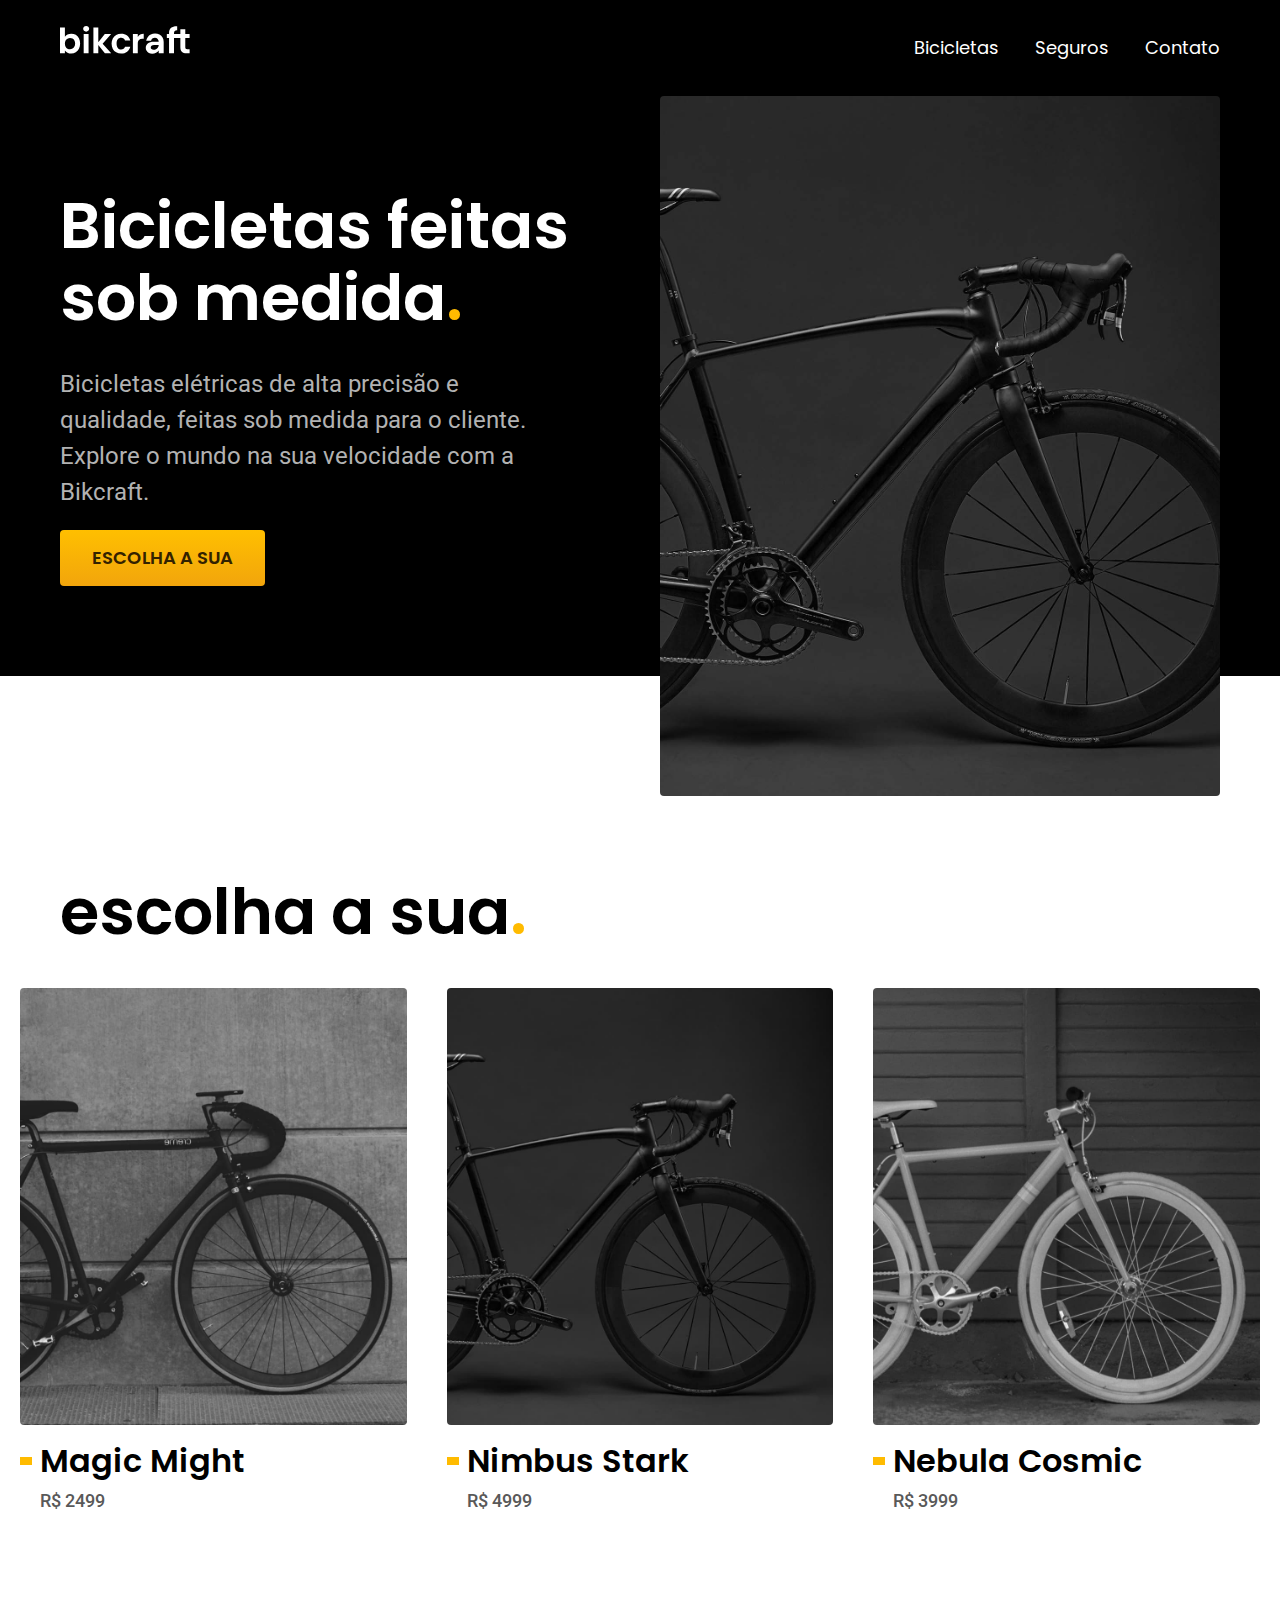
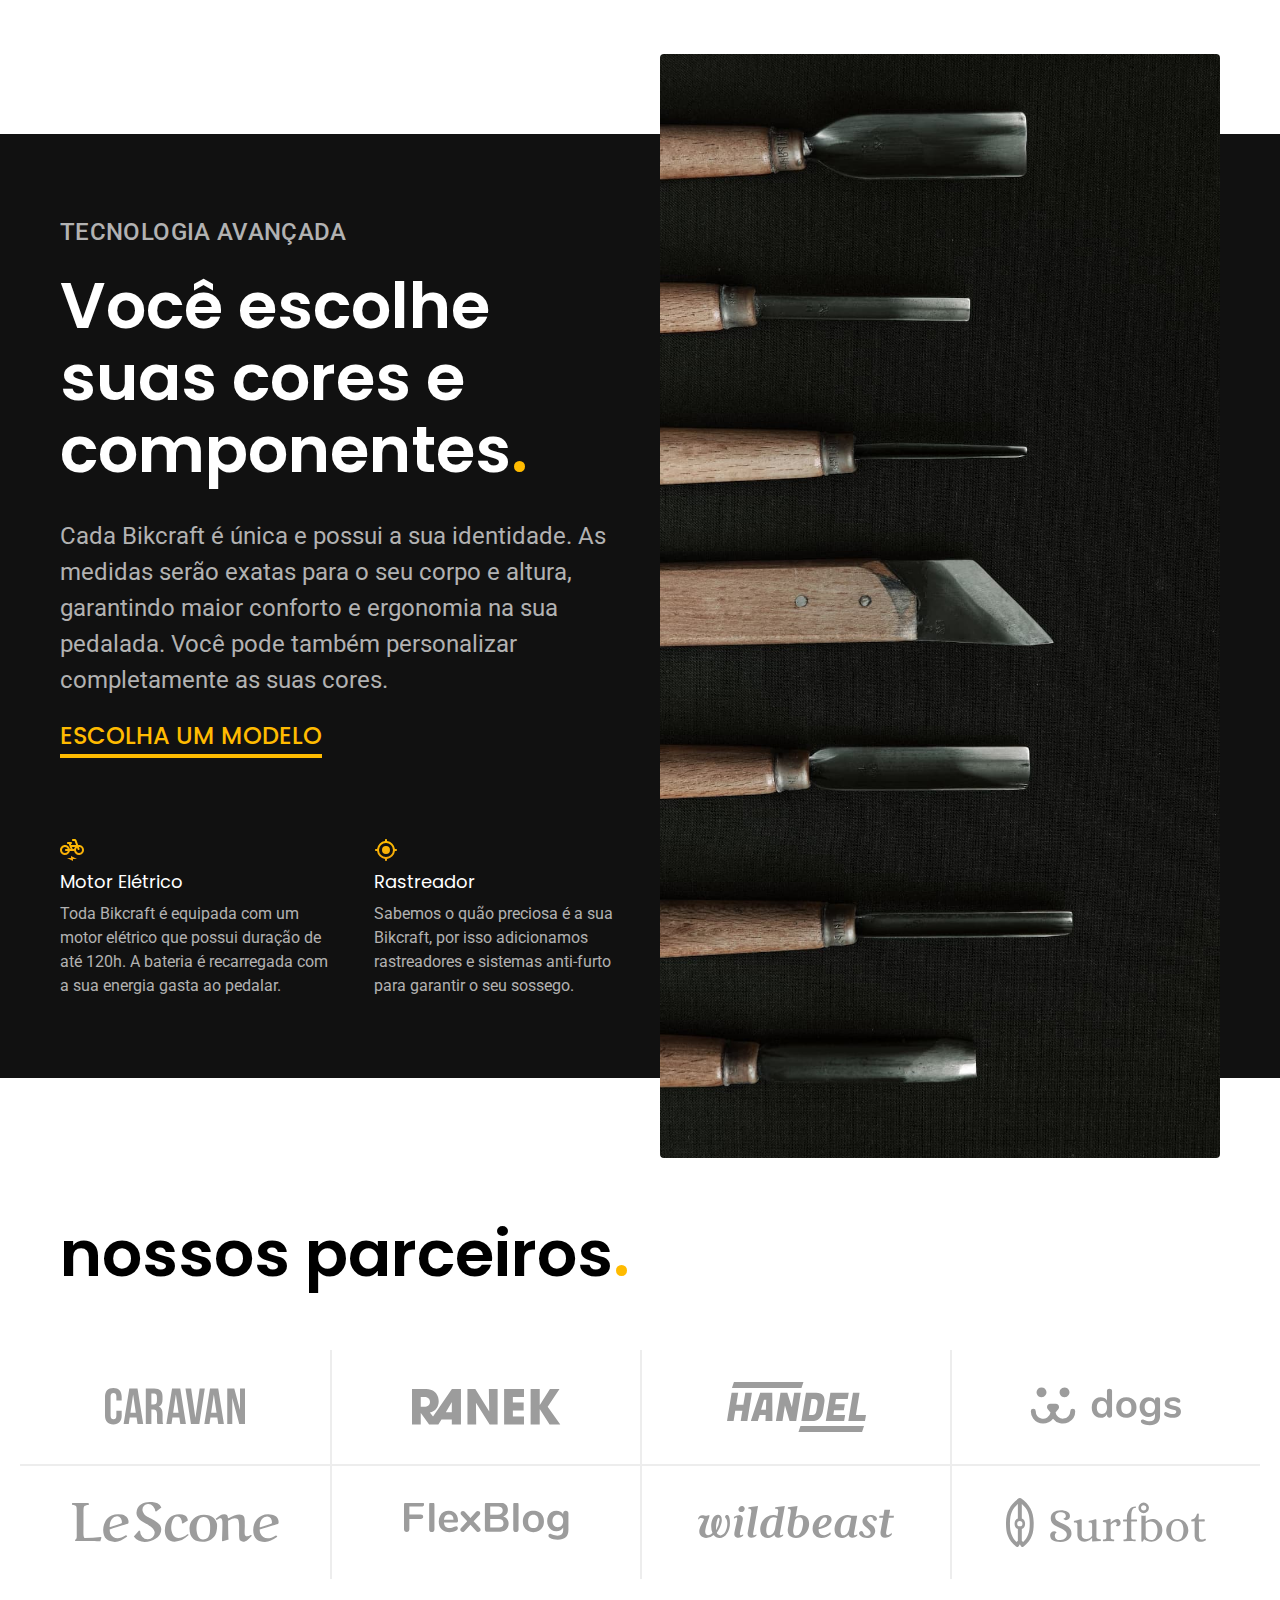
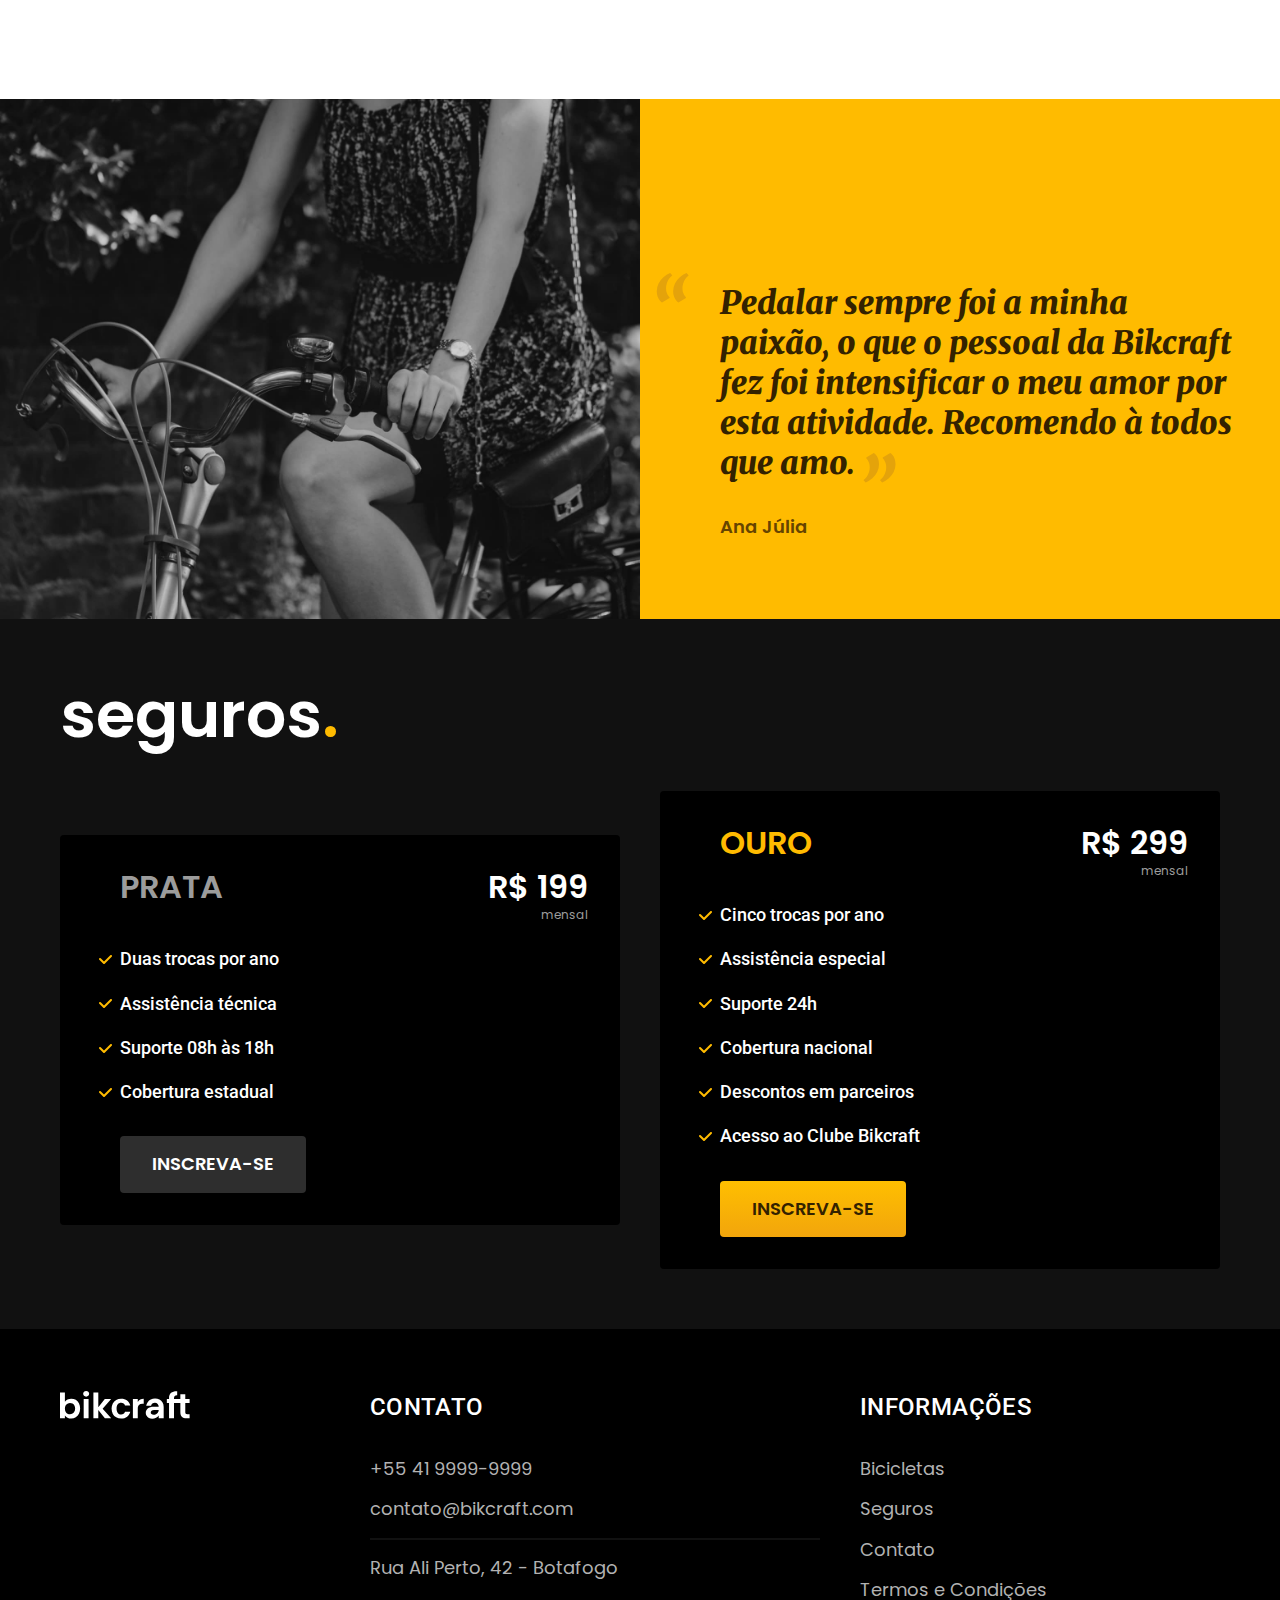
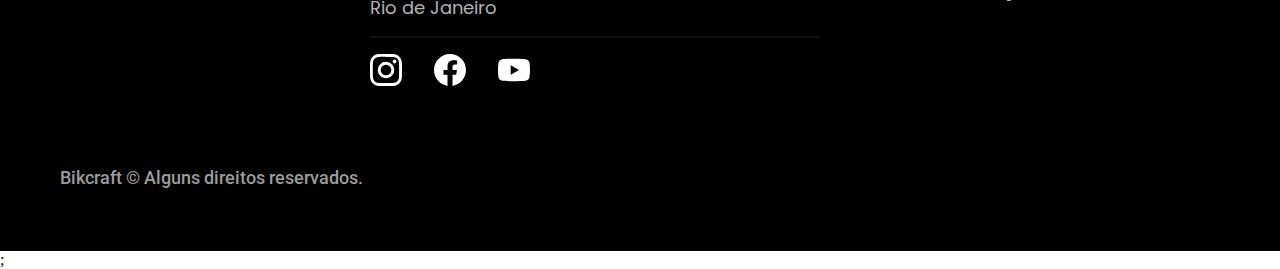
==== index.html @ 66ee1f3f "First commit" ====
<!DOCTYPE html>
<html lang="pt-br">

<head>
    <meta charset="UTF-8">
    <meta http-equiv="X-UA-Compatible" content="IE=edge">
    <meta name="viewport" content="width=device-width, initial-scale=1.0">
    <meta name="description" content="Termos e condições."">
    <link rel=" preload" href="/css/style.min.css" as="style">
    <link rel="stylesheet" href="/css/style.min.css">

    <link rel="preconnect" href="https://fonts.googleapis.com">
    <link rel="preconnect" href="https://fonts.gstatic.com" crossorigin>
    <link href="https://fonts.googleapis.com/css2?family=Merriweather:wght@900&family=Poppins:wght@400;600&family=Roboto:wght@400;500;700&display=swap" rel="stylesheet">
    <link rel="icon" href="/resources/img/icones/favicon.svg" type="image/svg+xml">

    <script>
        document.documentElement.classList.add("js");
    </script>

    <title>Bikcraft</title>
</head>

<body>
    <header class="header-bg">
        <div class="container header">
            <a href="../index.html">
                <img src="../resources/img/bikcraft.svg" alt="Bikcraft" width="132" height="32"> width="132" height="32">
            </a>
            <nav aria-label="Navegação">
                <ul class="header-menu font-1-m cor-0">
                    <li> <a href="../bikes/bicicletas.html">Bicicletas</a></li>
                    <li> <a href="../seguros/seguros.html">Seguros</a></li>
                    <li> <a href="../contato/contato.html">Contato</a></li>
                </ul>
            </nav>
        </div>
    </header>

    <main class="introducao-bg">
        <div class="container introducao">
            <div class="introducao-conteudo">
                <h1 class="font-1-xxl cor-0 fadeInDown" data-anime="200">Bicicletas feitas sob medida<span class="cor-p1">.</span></h1>
                <p class="font-2-l cor-5 fadeInDown" data-anime="400">Bicicletas elétricas de alta precisão e qualidade, feitas sob medida para o cliente. Explore o mundo na sua velocidade com a Bikcraft.</p>
                <a href="../bikes/bicicletas.html" class="button-padrao fadeInDown" data-anime="600">Escolha a sua</a>
            </div>
            <picture>
                <source media="(max-width:800px)" srcset="./resources/img/bicicletas/nimbus.jpg">
                <img src="../resources/img/fotos/introducao.jpg" alt="Bicicleta elétrica preta" data-anime="800" class="fadeInUp">
            </picture>
        </div>
    </main>

    <article class="container-vazado bike-list">
        <h2 class="container font-1-xxl">escolha a sua<span class="cor-p1">.</span></h2>

        <ul>
            <li>
                <a href="../bikes/magic.html">
                    <img src="../resources/img/bicicletas/magic-home.jpg" alt="Magic Might">
                    <h3 class="font-1-xl"> Magic Might</h3>
                    <span class="font-2-m cor-8"> R$ 2499</span>
                </a>
            </li>

            <li>
                <a href="../bikes/nimbus.html">
                    <img src="../resources/img/bicicletas/nimbus-home.jpg" alt="Nimbus Stark">
                    <h3 class="font-1-xl"> Nimbus Stark</h3>
                    <span class="font-2-m cor-8"> R$ 4999</span>
                </a>
            </li>

            <li>
                <a href="../bikes/nebula.html">
                    <img src="../resources/img/bicicletas/nebula-home.jpg" alt="Nebula Cosmic">
                    <h3 class="font-1-xl"> Nebula Cosmic</h3>
                    <span class="font-2-m cor-8"> R$ 3999</span>
                </a>
            </li>
        </ul>
    </article>

    <article class="tecnologia-bg">
        <div class="container tecnologia">
            <div class="tecnologia-conteudo">
                <span class="font-2-l-b cor-5">Tecnologia Avançada</span>
                <h2 class="font-1-xxl cor-0">Você escolhe suas cores e componentes<span class="cor-p1">.</span></h2>
                <p class="font-2-l cor-5">Cada Bikcraft é única e possui a sua identidade. As medidas serão exatas para o seu corpo e altura, garantindo maior conforto e ergonomia na sua pedalada. Você pode também personalizar completamente as suas cores.</p>
                <a href="../bikes/bicicletas.html" class="button-terc">Escolha um modelo</a>

                <div class="tecnologia-vantagens">
                    <div>
                        <img src="../resources/img/icones/eletrica.svg" alt="">
                        <h3 class="font-1-m cor-0">Motor Elétrico</h3>
                        <p class="font-2-s cor-5">Toda Bikcraft é equipada com um motor elétrico que possui duração de até 120h. A bateria é recarregada com a sua energia gasta ao pedalar.</p>
                    </div>

                    <div>
                        <img src="../resources/img/icones/rastreador.svg" alt="">
                        <h3 class="font-1-m cor-0">Rastreador</h3>
                        <p class="font-2-s cor-5">Sabemos o quão preciosa é a sua Bikcraft, por isso adicionamos rastreadores e sistemas anti-furto para garantir o seu sossego.</p>
                    </div>
                </div>

            </div>
            <div class="tecnologia-imagem">
                <img src="../resources/img/fotos/tecnologia.jpg" alt="Ferramentas">
            </div>
        </div>
    </article>

    <section class="container-vazado parceiros" aria-label="Nossos Parceiros">
        <h2 class="container font-1-xxl">nossos parceiros<span class="cor-p1">.</span></h2>

        <ul>
            <li> <img src="../resources/img/parceiros/caravan.svg" alt="caravan"></li>
            <li> <img src="../resources/img/parceiros/ranek.svg" alt="ranek.svg"></li>
            <li> <img src="../resources/img/parceiros/handel.svg" alt="handel.svg"></li>
            <li> <img src="../resources/img/parceiros/dogs.svg" alt="dogs.svg"></li>
            <li> <img src="../resources/img/parceiros/lescone.svg" alt="lescone.svg"></li>
            <li> <img src="../resources/img/parceiros/flexblog.svg" alt="flexblog.svg"></li>
            <li> <img src="../resources/img/parceiros/wildbeast.svg" alt="wildbeast.svg"></li>
            <li> <img src="../resources/img/parceiros/surfbot.svg" alt="surfbot.svg"></li>
        </ul>
    </section>

    <section class="depoimento" aria-label="Depoimento">
        <div>
            <img src="../resources/img/fotos/depoimento.jpg" alt="Pessoa pedalando uma bicicleta Bikcraft">
        </div>

        <div class="depoimento-conteudo">
            <blockquote class="font-1-xl cor-p5">
                <p>Pedalar sempre foi a minha paixão, o que o pessoal da Bikcraft fez foi intensificar o meu amor por esta atividade. Recomendo à todos que amo.</p>
            </blockquote>
            <span class="font-1-m-b cor-p4">Ana Júlia</span>
        </div>
    </section>

    <article class="seguros-bg">
        <div class="container seguros">
            <h2 class="font-1-xxl cor-0">seguros<span class="cor-p1">.</span></h2>
            <div class="seguros-item">
                <h3 class="font-1-xl cor-6">PRATA</h3>
                <span class="font-1-xl cor-0">R$ 199 <span class="font-1-xs cor-6">mensal</span></span>

                <ul class="font-2-m cor-0">
                    <li>Duas trocas por ano</li>
                    <li>Assistência técnica</li>
                    <li>Suporte 08h às 18h</li>
                    <li>Cobertura estadual</li>
                </ul>
                <a href="../orcamento.html?tipo=seguro&produto=prata" class="button-sec">Inscreva-se</a>
            </div>

            <div class="seguros-item">
                <h3 class="font-1-xl cor-p1">OURO</h3>
                <span class="font-1-xl cor-0">R$ 299 <span class="font-1-xs cor-6">mensal</span></span>

                <ul class="font-2-m cor-0">
                    <li>Cinco trocas por ano</li>
                    <li>Assistência especial</li>
                    <li>Suporte 24h</li>
                    <li>Cobertura nacional</li>
                    <li>Descontos em parceiros</li>
                    <li>Acesso ao Clube Bikcraft</li>
                </ul>
                <a href="../orcamento.html?tipo=seguro&produto=ouro" class="button-padrao">Inscreva-se</a>
            </div>
        </div>
    </article>

    <footer class="footer-bg">
        <div class="container footer">
            <img src="../resources/img/bikcraft.svg" alt="Bikcraft" width="132" height="32">
            <div class="footer-contato">
                <h3 class="font-2-l-b cor-0">Contato</h3>
                <ul class="font-1-m cor-5">
                    <li> <a href="tel:+552199999999">+55 41 9999-9999</a> </li>
                    <li> <a href="mailto:contato@bikcraft.com">contato@bikcraft.com</a></li>
                    <li>Rua Ali Perto, 42 - Botafogo</li>
                    <li>Rio de Janeiro</li>
                </ul>

                <div class="footer-redes">
                    <a href="">
                        <img src="../resources/img/redes/instagram.svg" alt="Instagram">
                    </a>
                    <a href="">
                        <img src="../resources/img/redes/facebook.svg" alt="facebook.svg">
                    </a>
                    <a href="">
                        <img src="../resources/img/redes/youtube.svg" alt="youtube.svg">
                    </a>
                </div>
            </div>
            <div class="footer-informacoes">
                <h3 class="font-2-l-b cor-0">Informações</h3>
                <nav>
                    <ul class="font-1-m cor-5">
                        <li> <a href="../bikes/bicicletas.html">Bicicletas</a></li>
                        <li> <a href="../seguros/seguros.html">Seguros</a></li>
                        <li> <a href="../contato/contato.html">Contato</a></li>
                        <li> <a href="../termos/termos.html">Termos e Condições</a></li>
                    </ul>
                </nav>
            </div>
            <p class="footer-copy font-2-m cor-6">Bikcraft © Alguns direitos reservados.</p>
        </div>
    </footer>
    <script src="./js/plugins/simple-anime.js"></script>;
    <script src="/js/script.js"></script>
</body>

</html>
---- css/style.min.css ----
body{margin:0}ul{padding:0;list-style:none}a{text-decoration:none;color:inherit}blockquote,dd,h1,h2,h3,h4,p,ul{margin:0}img{display:block;max-width:100%;height:auto}img[src$=".jpg"]{border-radius:4px}.container{box-sizing:border-box;max-width:1200px;padding:0 20px;margin:0 auto}.container-vazado{box-sizing:border-box;max-width:1400px;padding:0 20px;margin:0 auto}.titulo-bg{background:var(--cor-11);padding-top:60px;padding-bottom:60px}.titulo p{margin-bottom:4px}.col-2{grid-template-columns:span 2}@media (max-width:800px){.titulo-bg{padding-top:40px;padding-bottom:40px}.titulo p{font-size:1rem;font-weight:400}}.header-bg{background:var(--cor-12)}.header{display:flex;flex-wrap:wrap;gap:20px;justify-content:space-between;align-items:center;padding:20px}.header-menu{display:flex;flex-wrap:wrap;gap:36px}.header-menu a{display:inline-block;position:relative;padding:16px 0}.header-menu a:after{content:"";display:block;height:2px;width:0;background:var(--cor-0);margin-top:4px;transition:.2s;position:absolute}.header-menu a.ativo::after,.header-menu a:hover::after{width:100%}@media (max-width:800px){.header-menu{gap:20px}.header-menu a{background:var(--cor-11);padding:12px 16px;border-radius:4px}.header-menu a:hover{background:var(--cor-10)}.header-menu a::before,a:hover::before{display:none}}@media (max-width:600px){.header-menu{gap:12px}.header-menu a{font-size:.875rem;padding:8px 12px}}@media (max-width:500px){.header{flex-direction:column}}.introducao-bg{background:var(--cor-12);box-shadow:inset 0 -120px #fff}.introducao{display:grid;grid-template-columns:1fr 1fr;gap:0 40px}.introducao-conteudo{align-self:end;padding-bottom:210px}.introducao-conteudo h1{margin-bottom:32px}.introducao-conteudo p{margin-bottom:20px;max-width:38ch}.introducao img{object-fit:cover;width:100%;height:100%}@media (max-width:800px){.introducao-bg{background:var(--cor-11);padding:40px}.introducao{grid-template-columns:1fr;gap:32px}.introducao-conteudo{padding-bottom:0}.introducao-conteudo h1{margin-bottom:16px}.introducao img{height:300px;width:100%}}.button-padrao{display:inline-block;padding:16px 32px;background:linear-gradient(#ffbf00,#f2a50c);border-radius:4px;color:#320;font:600 1.125rem/1.35 Poppins,sans-serif;text-transform:uppercase;box-shadow:0 1px 2px rgba(0,0,0,.1);border:none;width:max-content;cursor:pointer}.button-padrao:hover{background:linear-gradient(#ffb60d,#e59317)}.button-sec{display:inline-block;padding:16px 32px;background:var(--cor-10);border-radius:4px;color:#fff;font:600 1.125rem/1.35 Poppins,sans-serif;text-transform:uppercase;box-shadow:0 1px 2px #000}.button-sec:hover{background:var(--cor-9)}.button-terc{display:inline-block;color:var(--cor-p1);font:500 1.5rem/1.5 Poppins,sans-serif;text-transform:uppercase}.button-terc::after{content:"";display:block;width:100%;height:4px;background-color:currentColor}.button-terc:hover{color:var(--cor-0)}.seta{display:flex;align-items:center}.seta::after{content:"";display:inline-block;width:18px;height:10px;margin-left:12px;background:url(/resources/img/icones/seta.svg);transition:.2s}.seta:hover::after{transform:translateX(4px)}@media (max-width:600px){.button-padrao{padding:12px 16px;font-size:1rem}}.font-1-xs{font:400 0.75rem/1.35 Poppins,sans-serif}.font-2-xs{font:400 0.875rem/1.43 Roboto,sans-serif}.font-1-s{font:400 1rem/1.5 Poppins,sans-serif}.font-2-s{font:400 1rem/1.5 Roboto,sans-serif}.font-1-m,.font-1-m-b{font:400 1.125rem/1.35 Poppins,sans-serif}.font-1-m-b{font-weight:600}.font-2-m{font:500 1.125rem/1.35 Roboto,sans-serif}.font-1-l{font:400 1.5rem/1.5 Poppins,sans-serif}.font-2-l,.font-2-l-b{font:400 1.5rem/1.5 Roboto,sans-serif}.font-2-l-b{font-weight:500;letter-spacing:.015em;text-transform:uppercase}.font-1-xl{font:600 2rem/1.25 Poppins,sans-serif}.font-2-xl{font:500 2rem/1.25 Roboto,sans-serif}.font-1-xxl{font:600 4rem/1.125 Poppins,sans-serif}@media (max-width:1200px){.font-1-xxl{font-size:3rem}.font-2-l,.font-2-l-b{font-size:1.125rem}}@media (max-width:800px){.font-1-xxl{font-size:2rem}.font-1-xl,.font-2-xl{font-size:1.5rem}}:root{--cor-0:#fff;--cor-1:#f7f7f7;--cor-2:#ededed;--cor-3:#dedede;--cor-4:#ccc;--cor-5:#b2b2b2;--cor-6:#9c9c9c;--cor-7:#717171;--cor-8:#595959;--cor-9:#404040;--cor-10:#2e2e2e;--cor-11:#111;--cor-12:#000;--cor-p1:#ffbb00;--cor-p2:#e4a30b;--cor-p3:#a66f00;--cor-p4:#664400;--cor-p5:#332200}.cor-0{color:var(--cor-0)}.cor-1{color:var(--cor-1)}.cor-2{color:var(--cor-2)}.cor-3{color:var(--cor-3)}.cor-4{color:var(--cor-4)}.cor-5{color:var(--cor-5)}.cor-6{color:var(--cor-6)}.cor-7{color:var(--cor-7)}.cor-8{color:var(--cor-8)}.cor-9{color:var(--cor-9)}.cor-10{color:var(--cor-10)}.cor-11{color:var(--cor-11)}.cor-12{color:var(--cor-12)}.cor-p1{color:var(--cor-p1)}.cor-p2{color:var(--cor-12)}.cor-p3{color:var(--cor-p3)}.cor-p4{color:var(--cor-p4)}.cor-p5{color:var(--cor-p5)}.bike-list{padding-top:80px;padding-bottom:120px}.bike-list h2{margin-bottom:40px}.bike-list ul{display:flex;gap:40px;overflow-x:auto}.bike-list li{min-width:280px;margin-bottom:20px}.bike-list a{display:block}.bike-list img{margin-bottom:16px}.bike-list h3{display:flex;align-items:center;margin-bottom:8px}.bike-list h3::before{content:"";display:inline-block;height:8px;width:12px;background-color:var(--cor-p1);margin-right:8px}.bike-list a:hover h3::before{width:24px;transition:all .3s}.bike-list li span{padding-left:20px}@media (max-width:800px){.bike-list{padding-bottom:60px}}.tecnologia-bg{background:var(--cor-11);box-shadow:inset 0 80px var(--cor-0),inset 0 -80px var(--cor-0)}.tecnologia{display:grid;grid-template-columns:1fr 1fr;gap:40px}.tecnologia-imagem img{height:100%;width:100%;object-fit:cover;object-position:left}.tecnologia-conteudo{padding-top:160px;padding-bottom:160px}.tecnologia-conteudo>span{display:block;margin-bottom:20px}.tecnologia-conteudo h2{margin-bottom:32px}.tecnologia-conteudo>p{margin-bottom:20px}.tecnologia a{margin-bottom:80px}.tecnologia-vantagens{display:flex;gap:40px}.tecnologia-vantagens h3{margin-bottom:8px;width:max-content}.tecnologia-vantagens img{width:24px;margin-bottom:8px}@media (max-width:800px){.tecnologia-bg{box-shadow:initial}.tecnologia{grid-template-columns:1fr}.tecnologia-conteudo{padding-top:60px;padding-bottom:60px}.tecnologia-imagem{display:none}.tecnologia a{margin-bottom:60px}}@media (max-width:800px){.tecnologia-vantagens{flex-direction:column}}.parceiros{padding-top:60px;padding-bottom:120px}.parceiros h2{margin-bottom:60px}.parceiros ul{display:grid;grid-template-columns:repeat(4,1fr)}.parceiros li{display:flex;padding:32px;border-left:2px solid var(--cor-2)}.parceiros li:first-child,.parceiros li:nth-child(5){border-left:none}.parceiros li:nth-child(n+5){border-top:2px solid var(--cor-2)}.parceiros img{margin:auto}@media (max-width:800px){.parceiros{padding-bottom:60px}.parceiros li{padding:20px}.parceiros h2{margin-bottom:20px}.parceiros ul{grid-template-columns:1fr 1fr}.parceiros li{display:flex;padding:32px;border-left:2px solid var(--cor-2)}.parceiros li:nth-child(odd){border-left:none}.parceiros li:nth-child(n+3){border-top:2px solid var(--cor-2)}}.depoimento{display:grid;grid-template-columns:1fr 1fr;background:var(--cor-p1);overflow:hidden}.depoimento img{width:100%;height:100%;object-fit:cover;border-radius:0}.depoimento-conteudo{padding:40px 40px 80px 80px;align-self:end}.depoimento-conteudo p{font-family:Merriweather,serif;font-style:italic;font-weight:900;margin-bottom:32px;max-width:32ch;position:relative}.depoimento-conteudo p::before{content:"“";font-size:5rem;color:var(--cor-p2);position:absolute;left:-70px;top:-20px}.depoimento-conteudo p::after{content:"”";font-size:5rem;color:var(--cor-p2);position:absolute}@media (min-width:1200px){.depoimento img{max-height:520px}}@media (max-width:800px){.depoimento{grid-template-columns:1fr;text-align:center}.depoimento-conteudo{padding:40px 20px;justify-self:center}.depoimento img{max-height:200px}}@media (max-width:600px){.depoimento-conteudo p{font-size:.875rem;font-weight:900;margin-bottom:32px;max-width:32ch;position:relative}.depoimento-conteudo p::before{content:"“";font-size:2.5rem;color:var(--cor-p2);position:absolute;left:-30px;top:-20px}.depoimento-conteudo p::after{content:"”";font-size:2.5rem;color:var(--cor-p2);position:absolute}}.seguros-bg{background:var(--cor-11)}.seguros{padding-top:60px;padding-bottom:60px;display:grid;grid-template-columns:1fr 1fr;gap:40px;align-items:center}#seguros .seguros{padding-top:0}.seguros h2{grid-column:1/-1}.seguros-item{background:var(--cor-12);padding:32px 32px 32px 60px;border-radius:4px;display:grid;grid-template-columns:1fr auto}.seguros-item h3{margin-bottom:40px}.seguros-item span{grid-column:2;display:block;text-align:right}.seguros-item ul{grid-column:1/-1;margin-bottom:32px}.seguros-item li{display:flex;align-items:center;position:relative}.seguros-item li+li{margin-top:20px}.seguros-item li::before{content:"";display:inline-block;width:13px;height:9px;background-image:url(/resources/img/icones/lista.svg);position:absolute;left:-21px}.seguros-item a{grid-column:1/-1;max-width:fit-content}@media (max-width:800px){.seguros{grid-template-columns:1fr}}.footer-bg{background:var(--cor-12)}.footer{display:grid;grid-template-columns:3fr 5fr 4fr;gap:40px;padding-top:60px;padding-bottom:60px}.footer h3{margin-bottom:32px}.footer-contato ul{margin-bottom:16px}.footer-contato li:nth-child(even)::after{content:"";display:block;max-height:360px;height:2px;background:var(--cor-11);margin-top:16px}.footer li{margin-bottom:16px}.footer-redes{display:flex;gap:32px}.footer a:hover{color:var(--cor-0)}.footer-copy{grid-column:1/-1;margin-top:40px}@media (max-width:800px){.footer>img{display:none}.footer{grid-template-columns:1fr 1fr}}@media (max-width:600px){.footer{grid-template-columns:1fr;gap:60px}.footer-copy{margin-top:0}}.termos{padding-top:80px;padding-bottom:80px}.termos h2{font-weight:600}.termos p+h2{margin-top:40px}.termos p{max-width:77ch;margin-bottom:24px}.bicicletas-bg{background:linear-gradient(to right,#fff 30%,#111 30%)}.bicicletas{display:grid;grid-template-columns:1fr 1fr;gap:40px;padding-top:60px;padding-bottom:60px}.bicicletas-imagem{position:relative}.bicicletas-imagem span{display:inline-block;background-color:var(--cor-12);padding:8px 16px 8px 8px;border-radius:4px 0 0 4px;position:absolute;top:20px;right:0}.bicicletas-conteudo{display:grid;grid-template-columns:1fr auto;align-content:start}.bicicletas-conteudo h2,.bicicletas-conteudo p{grid-column:1/-1}.bicicletas-conteudo h2{margin-bottom:20px}.bicicletas-conteudo h2::before{content:"";display:block;width:12px;height:8px;background:var(--cor-p1);margin-bottom:8px}.bicicletas-conteudo p{margin-bottom:32px}.bicicletas-conteudo a{place-self:end}.bicicletas li{display:flex;align-items:center;gap:8px}.bicicletas li+li{margin-top:16px}.bicicletas-conteudo img{width:24px}@media (max-width:800px){.bicicletas-bg{background:var(--cor-11)}.bicicletas{grid-template-columns:1fr;gap:20px;padding-top:40px;padding-bottom:40px}}@media (max-width:600px){.bicicletas-conteudo{grid-template-columns:1fr}.bicicletas ul{margin-bottom:32px}.bicicletas a{place-self:start}}.vantagens-bg{background:var(--cor-12)}.vantagens{padding-top:120px;padding-bottom:120px}.vantagens h2{margin-bottom:60px}.vantagens ul{display:grid;grid-template-columns:repeat(auto-fit,minmax(280px,max-content));gap:40px 80px}.vantagens h3,.vantagens img{margin-bottom:8px}@media (max-width:800px){.vantagens{padding-top:60px;padding-bottom:60px}.vantagens h2{margin-bottom:40px}.vantagens ul{gap:20px}}.perguntas{padding-bottom:120px;padding-top:120px}.perguntas h2{margin-bottom:60px}.perguntas button{display:grid;grid-template-columns:auto 1fr auto;align-items:center;gap:8px;cursor:pointer;border:none;background:0 0;width:100%;text-align:left}.perguntas dl>div{padding:20px;border-radius:4px}.perguntas dl>div:nth-child(odd){background:var(--cor-1)}.perguntas button::before{content:"";display:inline-block;width:12px;height:8px;background:var(--cor-p1)}.perguntas button::after{content:"";display:inline-block;width:14px;height:6px;background:url(/resources/img/icones/seta-abrir.svg);transition:all .3s}.perguntas button:hover:after,.perguntas button[aria-expanded=true]::after{transform:rotate(180deg)}.js .perguntas dd{display:none;padding-left:20px;padding-top:16px;max-width:80ch}.js .perguntas dd.ativa{display:block}@media (max-width:800px){.perguntas{padding-top:60px;padding-bottom:60px}.perguntas h2{margin-bottom:40px}}.bicicleta{display:grid;grid-template-columns:1fr 1fr;align-items:start;gap:40px;padding-top:60px;padding-bottom:60px}.bicicleta-imagens{display:flex;flex-wrap:wrap;gap:20px}.bicicleta-imagens img{flex:1;min-width:200px;cursor:pointer}.bicicleta-imagens img:nth-child(1){min-width:100%}.bicicleta-conteudo>p{margin-bottom:32px}.bicicleta-comprar{display:grid;grid-template-columns:max-content auto;align-items:center;justify-items:start;gap:8px 12px}.bicicleta-comprar a{grid-row:span 2}.bicicleta-comprar span{display:flex;align-items:center;background:var(--cor-12);padding:4px 8px;border-radius:4px;gap:8px}.bicicleta-conteudo h2{text-transform:uppercase;letter-spacing:.015em;margin-bottom:12px;margin-top:40px}.bicicleta-ficha,.bicicleta-informacoes{padding:32px;background:var(--cor-12);border-radius:4px}.bicicleta-informacoes{margin-bottom:40px;display:grid;grid-template-columns:1fr 1fr;gap:32px}.bicicleta-informacoes img{max-width:24px;margin-bottom:8px}.bicicleta-informacoes h3{margin-bottom:8px}.bicicleta-ficha li{padding:4px 0;display:flex;justify-content:space-between;border-bottom:1px solid var(--cor-11)}.bicicleta-ficha li:last-child{border-bottom:none}.bicicleta-ficha span{color:var(--cor-6)}@media (max-width:800px){.bicicleta{grid-template-columns:1fr;padding-top:40px;padding-bottom:40px}.bicicleta-imagens{grid-row:2}}@media (max-width:500px){.bicicleta-informacoes{grid-template-columns:1fr}.bicicleta-comprar{grid-template-columns:1fr}}.seguro-bg{background:var(--cor-11);box-shadow:inset 0 120px var(--cor-0),inset 0 -120px var(--cor-12)}.seguro{display:grid;grid-template-columns:1fr 1fr;gap:40px}.seguro-imagem img{border-radius:0;object-fit:cover;height:100%;width:100%}.seguro-conteudo{padding-top:180px;padding-bottom:180px}.seguro h2{margin-bottom:32px}.seguro p{margin-bottom:20px}@media (max-width:800px){.seguro-bg{background:var(--cor-11);box-shadow:inset 0 -60px var(--cor-12)}.seguro{grid-template-columns:1fr}.seguro-conteudo{grid-row:1;padding-top:40px;padding-bottom:0}}#contato{background:linear-gradient(var(--cor-11) 600px,var(--cor-1) 0)}.contato{display:grid;grid-template-columns:5fr 7fr}.contato-dados,.contato-formulario{padding:60px;box-shadow:0 1px 2px rgba(0,0,0,.2)}.contato-dados{background:var(--cor-12);border-radius:5px 0 0 5px}.contato-formulario{background:var(--cor-0);border-radius:0 5px 5px 0}.contato-dados h2{margin-bottom:60px}.contato-endereco{margin-bottom:32px;padding-left:28px;background:url(/resources/img/icones/local.svg) no-repeat 0 2px}.contato-endereco p{margin-bottom:8px}.contato-meios a{display:block;max-width:max-content;margin-bottom:8px;padding-left:28px}.contato-meios a:hover{color:var(--cor-0)}.contato-meios a:first-child{background:url(/resources/img/icones/email.svg) no-repeat 0 2px}.contato-meios a:nth-child(2){margin-bottom:32px}.contato-meios a:nth-child(3){background:url(/resources/img/icones/telefone.svg) no-repeat 0 2px;margin-bottom:60px}.contato-redes{display:flex;gap:32px;padding-left:28px}@media (max-width:800px){.contato{grid-template-columns:1fr}.contato-dados,.contato-formulario{padding:20px}.contato-dados{border-radius:5px 5px 0 0}.contato-formulario{border-radius:0 0 5px 5px}.contato-dados h2{margin-bottom:32px}.contato-meios a:nth-child(3){background:url(/resources/img/icones/telefone.svg) no-repeat 0 2px;margin-bottom:32px}.contato-redes{margin-bottom:12px}}@media (max-width:600px){#contato{background:linear-gradient(var(--cor-11) 400px,var(--cor-1) 0)}}.lojas{display:grid;grid-template-columns:1fr 1fr;gap:0 40px;padding-top:120px;padding-bottom:120px}.lojas h2{grid-column:1/-1;padding-bottom:32px}.lojas img{border-radius:4px 4px 0 0}.lojas-item{border-radius:4px;background:var(--cor-0);box-shadow:0 1px 2px rgba(0,0,0,.1)}.lojas-conteudo{display:grid;grid-template-columns:1fr 1fr;gap:32px 32px;padding:32px}.lojas-conteudo h3,.lojas-tempo{grid-column:1/-1}.lojas-dados{display:grid;gap:8px;border-left:2px solid var(--cor-2);padding-left:12px}.lojas-tempo{display:flex;align-items:center;gap:8px}@media (max-width:800px){.lojas{gap:20px;padding-top:60px;padding-bottom:60px}.lojas h2{margin-bottom:32px}.lojas-conteudo{grid-template-columns:1fr}}@media (max-width:800px){.lojas{grid-template-columns:1fr}}.form{display:grid;grid-template-columns:1fr 1fr;gap:20px}.form .col-2{grid-column:span 2}.form label{display:block;font:600 1rem/1.5 Poppins,sans-serif;margin-bottom:4px}.form input[type=email],.form input[type=text],.form textarea{font:400 1rem/1.5 Roboto,sans-serif;background:var(--cor-1);border:1px solid var(--cor-2);padding:12px;border-radius:4px;width:100%;box-sizing:border-box}.form input[type=email]:focus,.form input[type=text]:focus,.form textarea:focus{outline:0;border-color:var(--cor-p1);background:var(--cor-0);box-shadow:0 0 0 2px #fea}.form button,.form div:nth-child(3),.form div:nth-child(4){grid-column:span 2}@media (max-width:800px){.form{grid-template-columns:1fr}.form button,.form div:nth-child(3),.form div:nth-child(4){grid-column:1}.form .col-2{grid-column:1}}#orcamento{background:linear-gradient(var(--cor-11) 600px,var(--cor-1) 0)}.orcamento{display:grid;grid-template-columns:5fr 7fr;padding-bottom:120px}.orcamento h2{text-transform:uppercase;position:relative;display:flex;align-items:center}.orcamento h2::before{content:"";display:inline-block;width:4px;height:8px;background:var(--cor-p1);position:absolute;left:-12px}.orcamento-dados,.orcamento-produto{padding:60px;box-shadow:0 1px 2px rgba(0,0,0,.1)}.orcamento-produto{border-radius:5px 0 0 5px;background:var(--cor-12);display:grid;grid-template-columns:1fr 1fr;gap:20px;align-content:start}.orcamento-produto label{font:400 1rem/1.5 Poppins,sans-serif;color:var(--cor-4);background:var(--cor-10);padding:12px 16px;border-radius:4px;cursor:pointer;display:grid;grid-template-columns:auto 1fr auto;align-items:center}.orcamento-produto input[type=radio]{opacity:0;position:absolute;pointer-events:none}.orcamento-produto label:hover{background:var(--cor-9)}.orcamento-produto input:checked+label{background:var(--cor-0);color:var(--cor-11);transition:all .3s}.orcamento-produto label::before{content:"";display:inline-block;width:12px;height:12px;border:1px solid var(--cor-6);border-radius:50%;margin-right:8px}.orcamento-produto label span{display:none}.orcamento-produto input:checked+label span{display:inline-block}.orcamento-produto input:checked+label::before{background:var(--cor-7);box-shadow:inset 0 0 0 3px var(--cor-0),inset 0 0 0 5px var(--cor-7)}.orcamento-produto>*{grid-column:1/-1}.orcamento-produto>label{grid-column:initial}.orcamento-dados{border-radius:0 5px 5px 0;background:var(--cor-0)}.orcamento-conteudo{display:none}.orcamento-conteudo h2{margin-top:20px}.margin{margin-top:20px}#bikcraft:checked~#orcamento-bikcraft,#seguro:checked~#orcamento-seguro{display:grid;gap:20px}.orcamento-detalhes{background:var(--cor-0);padding:20px;display:none;grid-template-columns:1fr 1fr;border-radius:4px;align-items:center}.orcamento-detalhes li{display:flex;align-items:center;margin-bottom:8px}.orcamento-detalhes li img{width:16px;margin-right:8px}.orcamento-produto input:checked+label+.orcamento-detalhes{display:grid;margin-bottom:20px}.checkbox{margin-top:30px;margin-bottom:10px;display:grid;grid-template-columns:auto 1fr;gap:10px;align-items:center}.checkbox label{margin:0}.checkbox input{margin:0;width:16px;height:16px}.checkbox a{color:#6495ed}@media (max-width:1200px){.orcamento-dados,.orcamento-produto{padding:32px}}@media (max-width:800px){.orcamento{grid-template-columns:1fr}.orcamento-dados{border-radius:5px 5px 0 0}.orcamento-dados{border-radius:0 0 5px 5px}}@media (max-width:400px){.orcamento-produto{grid-template-columns:1fr}.checkbox input{margin:0;width:20px;height:20px}.checkbox label{font-size:.81rem}}.js .fadeInDown{transform:translate3d(0,-20px,0)}.js .fadeInUp{transform:translate3d(0,20px,0)}.js .fadeInRight{transform:translate3d(20px,0,0)}.js .fadeInLeft{transform:translate3d(-20px,0,0)}.js [data-anime]{opacity:0}.js .anime{opacity:1;transform:none;transition:transform .8s,opacity .8s}
---- css/style.min.css ----
body{margin:0}ul{padding:0;list-style:none}a{text-decoration:none;color:inherit}blockquote,dd,h1,h2,h3,h4,p,ul{margin:0}img{display:block;max-width:100%;height:auto}img[src$=".jpg"]{border-radius:4px}.container{box-sizing:border-box;max-width:1200px;padding:0 20px;margin:0 auto}.container-vazado{box-sizing:border-box;max-width:1400px;padding:0 20px;margin:0 auto}.titulo-bg{background:var(--cor-11);padding-top:60px;padding-bottom:60px}.titulo p{margin-bottom:4px}.col-2{grid-template-columns:span 2}@media (max-width:800px){.titulo-bg{padding-top:40px;padding-bottom:40px}.titulo p{font-size:1rem;font-weight:400}}.header-bg{background:var(--cor-12)}.header{display:flex;flex-wrap:wrap;gap:20px;justify-content:space-between;align-items:center;padding:20px}.header-menu{display:flex;flex-wrap:wrap;gap:36px}.header-menu a{display:inline-block;position:relative;padding:16px 0}.header-menu a:after{content:"";display:block;height:2px;width:0;background:var(--cor-0);margin-top:4px;transition:.2s;position:absolute}.header-menu a.ativo::after,.header-menu a:hover::after{width:100%}@media (max-width:800px){.header-menu{gap:20px}.header-menu a{background:var(--cor-11);padding:12px 16px;border-radius:4px}.header-menu a:hover{background:var(--cor-10)}.header-menu a::before,a:hover::before{display:none}}@media (max-width:600px){.header-menu{gap:12px}.header-menu a{font-size:.875rem;padding:8px 12px}}@media (max-width:500px){.header{flex-direction:column}}.introducao-bg{background:var(--cor-12);box-shadow:inset 0 -120px #fff}.introducao{display:grid;grid-template-columns:1fr 1fr;gap:0 40px}.introducao-conteudo{align-self:end;padding-bottom:210px}.introducao-conteudo h1{margin-bottom:32px}.introducao-conteudo p{margin-bottom:20px;max-width:38ch}.introducao img{object-fit:cover;width:100%;height:100%}@media (max-width:800px){.introducao-bg{background:var(--cor-11);padding:40px}.introducao{grid-template-columns:1fr;gap:32px}.introducao-conteudo{padding-bottom:0}.introducao-conteudo h1{margin-bottom:16px}.introducao img{height:300px;width:100%}}.button-padrao{display:inline-block;padding:16px 32px;background:linear-gradient(#ffbf00,#f2a50c);border-radius:4px;color:#320;font:600 1.125rem/1.35 Poppins,sans-serif;text-transform:uppercase;box-shadow:0 1px 2px rgba(0,0,0,.1);border:none;width:max-content;cursor:pointer}.button-padrao:hover{background:linear-gradient(#ffb60d,#e59317)}.button-sec{display:inline-block;padding:16px 32px;background:var(--cor-10);border-radius:4px;color:#fff;font:600 1.125rem/1.35 Poppins,sans-serif;text-transform:uppercase;box-shadow:0 1px 2px #000}.button-sec:hover{background:var(--cor-9)}.button-terc{display:inline-block;color:var(--cor-p1);font:500 1.5rem/1.5 Poppins,sans-serif;text-transform:uppercase}.button-terc::after{content:"";display:block;width:100%;height:4px;background-color:currentColor}.button-terc:hover{color:var(--cor-0)}.seta{display:flex;align-items:center}.seta::after{content:"";display:inline-block;width:18px;height:10px;margin-left:12px;background:url(/resources/img/icones/seta.svg);transition:.2s}.seta:hover::after{transform:translateX(4px)}@media (max-width:600px){.button-padrao{padding:12px 16px;font-size:1rem}}.font-1-xs{font:400 0.75rem/1.35 Poppins,sans-serif}.font-2-xs{font:400 0.875rem/1.43 Roboto,sans-serif}.font-1-s{font:400 1rem/1.5 Poppins,sans-serif}.font-2-s{font:400 1rem/1.5 Roboto,sans-serif}.font-1-m,.font-1-m-b{font:400 1.125rem/1.35 Poppins,sans-serif}.font-1-m-b{font-weight:600}.font-2-m{font:500 1.125rem/1.35 Roboto,sans-serif}.font-1-l{font:400 1.5rem/1.5 Poppins,sans-serif}.font-2-l,.font-2-l-b{font:400 1.5rem/1.5 Roboto,sans-serif}.font-2-l-b{font-weight:500;letter-spacing:.015em;text-transform:uppercase}.font-1-xl{font:600 2rem/1.25 Poppins,sans-serif}.font-2-xl{font:500 2rem/1.25 Roboto,sans-serif}.font-1-xxl{font:600 4rem/1.125 Poppins,sans-serif}@media (max-width:1200px){.font-1-xxl{font-size:3rem}.font-2-l,.font-2-l-b{font-size:1.125rem}}@media (max-width:800px){.font-1-xxl{font-size:2rem}.font-1-xl,.font-2-xl{font-size:1.5rem}}:root{--cor-0:#fff;--cor-1:#f7f7f7;--cor-2:#ededed;--cor-3:#dedede;--cor-4:#ccc;--cor-5:#b2b2b2;--cor-6:#9c9c9c;--cor-7:#717171;--cor-8:#595959;--cor-9:#404040;--cor-10:#2e2e2e;--cor-11:#111;--cor-12:#000;--cor-p1:#ffbb00;--cor-p2:#e4a30b;--cor-p3:#a66f00;--cor-p4:#664400;--cor-p5:#332200}.cor-0{color:var(--cor-0)}.cor-1{color:var(--cor-1)}.cor-2{color:var(--cor-2)}.cor-3{color:var(--cor-3)}.cor-4{color:var(--cor-4)}.cor-5{color:var(--cor-5)}.cor-6{color:var(--cor-6)}.cor-7{color:var(--cor-7)}.cor-8{color:var(--cor-8)}.cor-9{color:var(--cor-9)}.cor-10{color:var(--cor-10)}.cor-11{color:var(--cor-11)}.cor-12{color:var(--cor-12)}.cor-p1{color:var(--cor-p1)}.cor-p2{color:var(--cor-12)}.cor-p3{color:var(--cor-p3)}.cor-p4{color:var(--cor-p4)}.cor-p5{color:var(--cor-p5)}.bike-list{padding-top:80px;padding-bottom:120px}.bike-list h2{margin-bottom:40px}.bike-list ul{display:flex;gap:40px;overflow-x:auto}.bike-list li{min-width:280px;margin-bottom:20px}.bike-list a{display:block}.bike-list img{margin-bottom:16px}.bike-list h3{display:flex;align-items:center;margin-bottom:8px}.bike-list h3::before{content:"";display:inline-block;height:8px;width:12px;background-color:var(--cor-p1);margin-right:8px}.bike-list a:hover h3::before{width:24px;transition:all .3s}.bike-list li span{padding-left:20px}@media (max-width:800px){.bike-list{padding-bottom:60px}}.tecnologia-bg{background:var(--cor-11);box-shadow:inset 0 80px var(--cor-0),inset 0 -80px var(--cor-0)}.tecnologia{display:grid;grid-template-columns:1fr 1fr;gap:40px}.tecnologia-imagem img{height:100%;width:100%;object-fit:cover;object-position:left}.tecnologia-conteudo{padding-top:160px;padding-bottom:160px}.tecnologia-conteudo>span{display:block;margin-bottom:20px}.tecnologia-conteudo h2{margin-bottom:32px}.tecnologia-conteudo>p{margin-bottom:20px}.tecnologia a{margin-bottom:80px}.tecnologia-vantagens{display:flex;gap:40px}.tecnologia-vantagens h3{margin-bottom:8px;width:max-content}.tecnologia-vantagens img{width:24px;margin-bottom:8px}@media (max-width:800px){.tecnologia-bg{box-shadow:initial}.tecnologia{grid-template-columns:1fr}.tecnologia-conteudo{padding-top:60px;padding-bottom:60px}.tecnologia-imagem{display:none}.tecnologia a{margin-bottom:60px}}@media (max-width:800px){.tecnologia-vantagens{flex-direction:column}}.parceiros{padding-top:60px;padding-bottom:120px}.parceiros h2{margin-bottom:60px}.parceiros ul{display:grid;grid-template-columns:repeat(4,1fr)}.parceiros li{display:flex;padding:32px;border-left:2px solid var(--cor-2)}.parceiros li:first-child,.parceiros li:nth-child(5){border-left:none}.parceiros li:nth-child(n+5){border-top:2px solid var(--cor-2)}.parceiros img{margin:auto}@media (max-width:800px){.parceiros{padding-bottom:60px}.parceiros li{padding:20px}.parceiros h2{margin-bottom:20px}.parceiros ul{grid-template-columns:1fr 1fr}.parceiros li{display:flex;padding:32px;border-left:2px solid var(--cor-2)}.parceiros li:nth-child(odd){border-left:none}.parceiros li:nth-child(n+3){border-top:2px solid var(--cor-2)}}.depoimento{display:grid;grid-template-columns:1fr 1fr;background:var(--cor-p1);overflow:hidden}.depoimento img{width:100%;height:100%;object-fit:cover;border-radius:0}.depoimento-conteudo{padding:40px 40px 80px 80px;align-self:end}.depoimento-conteudo p{font-family:Merriweather,serif;font-style:italic;font-weight:900;margin-bottom:32px;max-width:32ch;position:relative}.depoimento-conteudo p::before{content:"“";font-size:5rem;color:var(--cor-p2);position:absolute;left:-70px;top:-20px}.depoimento-conteudo p::after{content:"”";font-size:5rem;color:var(--cor-p2);position:absolute}@media (min-width:1200px){.depoimento img{max-height:520px}}@media (max-width:800px){.depoimento{grid-template-columns:1fr;text-align:center}.depoimento-conteudo{padding:40px 20px;justify-self:center}.depoimento img{max-height:200px}}@media (max-width:600px){.depoimento-conteudo p{font-size:.875rem;font-weight:900;margin-bottom:32px;max-width:32ch;position:relative}.depoimento-conteudo p::before{content:"“";font-size:2.5rem;color:var(--cor-p2);position:absolute;left:-30px;top:-20px}.depoimento-conteudo p::after{content:"”";font-size:2.5rem;color:var(--cor-p2);position:absolute}}.seguros-bg{background:var(--cor-11)}.seguros{padding-top:60px;padding-bottom:60px;display:grid;grid-template-columns:1fr 1fr;gap:40px;align-items:center}#seguros .seguros{padding-top:0}.seguros h2{grid-column:1/-1}.seguros-item{background:var(--cor-12);padding:32px 32px 32px 60px;border-radius:4px;display:grid;grid-template-columns:1fr auto}.seguros-item h3{margin-bottom:40px}.seguros-item span{grid-column:2;display:block;text-align:right}.seguros-item ul{grid-column:1/-1;margin-bottom:32px}.seguros-item li{display:flex;align-items:center;position:relative}.seguros-item li+li{margin-top:20px}.seguros-item li::before{content:"";display:inline-block;width:13px;height:9px;background-image:url(/resources/img/icones/lista.svg);position:absolute;left:-21px}.seguros-item a{grid-column:1/-1;max-width:fit-content}@media (max-width:800px){.seguros{grid-template-columns:1fr}}.footer-bg{background:var(--cor-12)}.footer{display:grid;grid-template-columns:3fr 5fr 4fr;gap:40px;padding-top:60px;padding-bottom:60px}.footer h3{margin-bottom:32px}.footer-contato ul{margin-bottom:16px}.footer-contato li:nth-child(even)::after{content:"";display:block;max-height:360px;height:2px;background:var(--cor-11);margin-top:16px}.footer li{margin-bottom:16px}.footer-redes{display:flex;gap:32px}.footer a:hover{color:var(--cor-0)}.footer-copy{grid-column:1/-1;margin-top:40px}@media (max-width:800px){.footer>img{display:none}.footer{grid-template-columns:1fr 1fr}}@media (max-width:600px){.footer{grid-template-columns:1fr;gap:60px}.footer-copy{margin-top:0}}.termos{padding-top:80px;padding-bottom:80px}.termos h2{font-weight:600}.termos p+h2{margin-top:40px}.termos p{max-width:77ch;margin-bottom:24px}.bicicletas-bg{background:linear-gradient(to right,#fff 30%,#111 30%)}.bicicletas{display:grid;grid-template-columns:1fr 1fr;gap:40px;padding-top:60px;padding-bottom:60px}.bicicletas-imagem{position:relative}.bicicletas-imagem span{display:inline-block;background-color:var(--cor-12);padding:8px 16px 8px 8px;border-radius:4px 0 0 4px;position:absolute;top:20px;right:0}.bicicletas-conteudo{display:grid;grid-template-columns:1fr auto;align-content:start}.bicicletas-conteudo h2,.bicicletas-conteudo p{grid-column:1/-1}.bicicletas-conteudo h2{margin-bottom:20px}.bicicletas-conteudo h2::before{content:"";display:block;width:12px;height:8px;background:var(--cor-p1);margin-bottom:8px}.bicicletas-conteudo p{margin-bottom:32px}.bicicletas-conteudo a{place-self:end}.bicicletas li{display:flex;align-items:center;gap:8px}.bicicletas li+li{margin-top:16px}.bicicletas-conteudo img{width:24px}@media (max-width:800px){.bicicletas-bg{background:var(--cor-11)}.bicicletas{grid-template-columns:1fr;gap:20px;padding-top:40px;padding-bottom:40px}}@media (max-width:600px){.bicicletas-conteudo{grid-template-columns:1fr}.bicicletas ul{margin-bottom:32px}.bicicletas a{place-self:start}}.vantagens-bg{background:var(--cor-12)}.vantagens{padding-top:120px;padding-bottom:120px}.vantagens h2{margin-bottom:60px}.vantagens ul{display:grid;grid-template-columns:repeat(auto-fit,minmax(280px,max-content));gap:40px 80px}.vantagens h3,.vantagens img{margin-bottom:8px}@media (max-width:800px){.vantagens{padding-top:60px;padding-bottom:60px}.vantagens h2{margin-bottom:40px}.vantagens ul{gap:20px}}.perguntas{padding-bottom:120px;padding-top:120px}.perguntas h2{margin-bottom:60px}.perguntas button{display:grid;grid-template-columns:auto 1fr auto;align-items:center;gap:8px;cursor:pointer;border:none;background:0 0;width:100%;text-align:left}.perguntas dl>div{padding:20px;border-radius:4px}.perguntas dl>div:nth-child(odd){background:var(--cor-1)}.perguntas button::before{content:"";display:inline-block;width:12px;height:8px;background:var(--cor-p1)}.perguntas button::after{content:"";display:inline-block;width:14px;height:6px;background:url(/resources/img/icones/seta-abrir.svg);transition:all .3s}.perguntas button:hover:after,.perguntas button[aria-expanded=true]::after{transform:rotate(180deg)}.js .perguntas dd{display:none;padding-left:20px;padding-top:16px;max-width:80ch}.js .perguntas dd.ativa{display:block}@media (max-width:800px){.perguntas{padding-top:60px;padding-bottom:60px}.perguntas h2{margin-bottom:40px}}.bicicleta{display:grid;grid-template-columns:1fr 1fr;align-items:start;gap:40px;padding-top:60px;padding-bottom:60px}.bicicleta-imagens{display:flex;flex-wrap:wrap;gap:20px}.bicicleta-imagens img{flex:1;min-width:200px;cursor:pointer}.bicicleta-imagens img:nth-child(1){min-width:100%}.bicicleta-conteudo>p{margin-bottom:32px}.bicicleta-comprar{display:grid;grid-template-columns:max-content auto;align-items:center;justify-items:start;gap:8px 12px}.bicicleta-comprar a{grid-row:span 2}.bicicleta-comprar span{display:flex;align-items:center;background:var(--cor-12);padding:4px 8px;border-radius:4px;gap:8px}.bicicleta-conteudo h2{text-transform:uppercase;letter-spacing:.015em;margin-bottom:12px;margin-top:40px}.bicicleta-ficha,.bicicleta-informacoes{padding:32px;background:var(--cor-12);border-radius:4px}.bicicleta-informacoes{margin-bottom:40px;display:grid;grid-template-columns:1fr 1fr;gap:32px}.bicicleta-informacoes img{max-width:24px;margin-bottom:8px}.bicicleta-informacoes h3{margin-bottom:8px}.bicicleta-ficha li{padding:4px 0;display:flex;justify-content:space-between;border-bottom:1px solid var(--cor-11)}.bicicleta-ficha li:last-child{border-bottom:none}.bicicleta-ficha span{color:var(--cor-6)}@media (max-width:800px){.bicicleta{grid-template-columns:1fr;padding-top:40px;padding-bottom:40px}.bicicleta-imagens{grid-row:2}}@media (max-width:500px){.bicicleta-informacoes{grid-template-columns:1fr}.bicicleta-comprar{grid-template-columns:1fr}}.seguro-bg{background:var(--cor-11);box-shadow:inset 0 120px var(--cor-0),inset 0 -120px var(--cor-12)}.seguro{display:grid;grid-template-columns:1fr 1fr;gap:40px}.seguro-imagem img{border-radius:0;object-fit:cover;height:100%;width:100%}.seguro-conteudo{padding-top:180px;padding-bottom:180px}.seguro h2{margin-bottom:32px}.seguro p{margin-bottom:20px}@media (max-width:800px){.seguro-bg{background:var(--cor-11);box-shadow:inset 0 -60px var(--cor-12)}.seguro{grid-template-columns:1fr}.seguro-conteudo{grid-row:1;padding-top:40px;padding-bottom:0}}#contato{background:linear-gradient(var(--cor-11) 600px,var(--cor-1) 0)}.contato{display:grid;grid-template-columns:5fr 7fr}.contato-dados,.contato-formulario{padding:60px;box-shadow:0 1px 2px rgba(0,0,0,.2)}.contato-dados{background:var(--cor-12);border-radius:5px 0 0 5px}.contato-formulario{background:var(--cor-0);border-radius:0 5px 5px 0}.contato-dados h2{margin-bottom:60px}.contato-endereco{margin-bottom:32px;padding-left:28px;background:url(/resources/img/icones/local.svg) no-repeat 0 2px}.contato-endereco p{margin-bottom:8px}.contato-meios a{display:block;max-width:max-content;margin-bottom:8px;padding-left:28px}.contato-meios a:hover{color:var(--cor-0)}.contato-meios a:first-child{background:url(/resources/img/icones/email.svg) no-repeat 0 2px}.contato-meios a:nth-child(2){margin-bottom:32px}.contato-meios a:nth-child(3){background:url(/resources/img/icones/telefone.svg) no-repeat 0 2px;margin-bottom:60px}.contato-redes{display:flex;gap:32px;padding-left:28px}@media (max-width:800px){.contato{grid-template-columns:1fr}.contato-dados,.contato-formulario{padding:20px}.contato-dados{border-radius:5px 5px 0 0}.contato-formulario{border-radius:0 0 5px 5px}.contato-dados h2{margin-bottom:32px}.contato-meios a:nth-child(3){background:url(/resources/img/icones/telefone.svg) no-repeat 0 2px;margin-bottom:32px}.contato-redes{margin-bottom:12px}}@media (max-width:600px){#contato{background:linear-gradient(var(--cor-11) 400px,var(--cor-1) 0)}}.lojas{display:grid;grid-template-columns:1fr 1fr;gap:0 40px;padding-top:120px;padding-bottom:120px}.lojas h2{grid-column:1/-1;padding-bottom:32px}.lojas img{border-radius:4px 4px 0 0}.lojas-item{border-radius:4px;background:var(--cor-0);box-shadow:0 1px 2px rgba(0,0,0,.1)}.lojas-conteudo{display:grid;grid-template-columns:1fr 1fr;gap:32px 32px;padding:32px}.lojas-conteudo h3,.lojas-tempo{grid-column:1/-1}.lojas-dados{display:grid;gap:8px;border-left:2px solid var(--cor-2);padding-left:12px}.lojas-tempo{display:flex;align-items:center;gap:8px}@media (max-width:800px){.lojas{gap:20px;padding-top:60px;padding-bottom:60px}.lojas h2{margin-bottom:32px}.lojas-conteudo{grid-template-columns:1fr}}@media (max-width:800px){.lojas{grid-template-columns:1fr}}.form{display:grid;grid-template-columns:1fr 1fr;gap:20px}.form .col-2{grid-column:span 2}.form label{display:block;font:600 1rem/1.5 Poppins,sans-serif;margin-bottom:4px}.form input[type=email],.form input[type=text],.form textarea{font:400 1rem/1.5 Roboto,sans-serif;background:var(--cor-1);border:1px solid var(--cor-2);padding:12px;border-radius:4px;width:100%;box-sizing:border-box}.form input[type=email]:focus,.form input[type=text]:focus,.form textarea:focus{outline:0;border-color:var(--cor-p1);background:var(--cor-0);box-shadow:0 0 0 2px #fea}.form button,.form div:nth-child(3),.form div:nth-child(4){grid-column:span 2}@media (max-width:800px){.form{grid-template-columns:1fr}.form button,.form div:nth-child(3),.form div:nth-child(4){grid-column:1}.form .col-2{grid-column:1}}#orcamento{background:linear-gradient(var(--cor-11) 600px,var(--cor-1) 0)}.orcamento{display:grid;grid-template-columns:5fr 7fr;padding-bottom:120px}.orcamento h2{text-transform:uppercase;position:relative;display:flex;align-items:center}.orcamento h2::before{content:"";display:inline-block;width:4px;height:8px;background:var(--cor-p1);position:absolute;left:-12px}.orcamento-dados,.orcamento-produto{padding:60px;box-shadow:0 1px 2px rgba(0,0,0,.1)}.orcamento-produto{border-radius:5px 0 0 5px;background:var(--cor-12);display:grid;grid-template-columns:1fr 1fr;gap:20px;align-content:start}.orcamento-produto label{font:400 1rem/1.5 Poppins,sans-serif;color:var(--cor-4);background:var(--cor-10);padding:12px 16px;border-radius:4px;cursor:pointer;display:grid;grid-template-columns:auto 1fr auto;align-items:center}.orcamento-produto input[type=radio]{opacity:0;position:absolute;pointer-events:none}.orcamento-produto label:hover{background:var(--cor-9)}.orcamento-produto input:checked+label{background:var(--cor-0);color:var(--cor-11);transition:all .3s}.orcamento-produto label::before{content:"";display:inline-block;width:12px;height:12px;border:1px solid var(--cor-6);border-radius:50%;margin-right:8px}.orcamento-produto label span{display:none}.orcamento-produto input:checked+label span{display:inline-block}.orcamento-produto input:checked+label::before{background:var(--cor-7);box-shadow:inset 0 0 0 3px var(--cor-0),inset 0 0 0 5px var(--cor-7)}.orcamento-produto>*{grid-column:1/-1}.orcamento-produto>label{grid-column:initial}.orcamento-dados{border-radius:0 5px 5px 0;background:var(--cor-0)}.orcamento-conteudo{display:none}.orcamento-conteudo h2{margin-top:20px}.margin{margin-top:20px}#bikcraft:checked~#orcamento-bikcraft,#seguro:checked~#orcamento-seguro{display:grid;gap:20px}.orcamento-detalhes{background:var(--cor-0);padding:20px;display:none;grid-template-columns:1fr 1fr;border-radius:4px;align-items:center}.orcamento-detalhes li{display:flex;align-items:center;margin-bottom:8px}.orcamento-detalhes li img{width:16px;margin-right:8px}.orcamento-produto input:checked+label+.orcamento-detalhes{display:grid;margin-bottom:20px}.checkbox{margin-top:30px;margin-bottom:10px;display:grid;grid-template-columns:auto 1fr;gap:10px;align-items:center}.checkbox label{margin:0}.checkbox input{margin:0;width:16px;height:16px}.checkbox a{color:#6495ed}@media (max-width:1200px){.orcamento-dados,.orcamento-produto{padding:32px}}@media (max-width:800px){.orcamento{grid-template-columns:1fr}.orcamento-dados{border-radius:5px 5px 0 0}.orcamento-dados{border-radius:0 0 5px 5px}}@media (max-width:400px){.orcamento-produto{grid-template-columns:1fr}.checkbox input{margin:0;width:20px;height:20px}.checkbox label{font-size:.81rem}}.js .fadeInDown{transform:translate3d(0,-20px,0)}.js .fadeInUp{transform:translate3d(0,20px,0)}.js .fadeInRight{transform:translate3d(20px,0,0)}.js .fadeInLeft{transform:translate3d(-20px,0,0)}.js [data-anime]{opacity:0}.js .anime{opacity:1;transform:none;transition:transform .8s,opacity .8s}
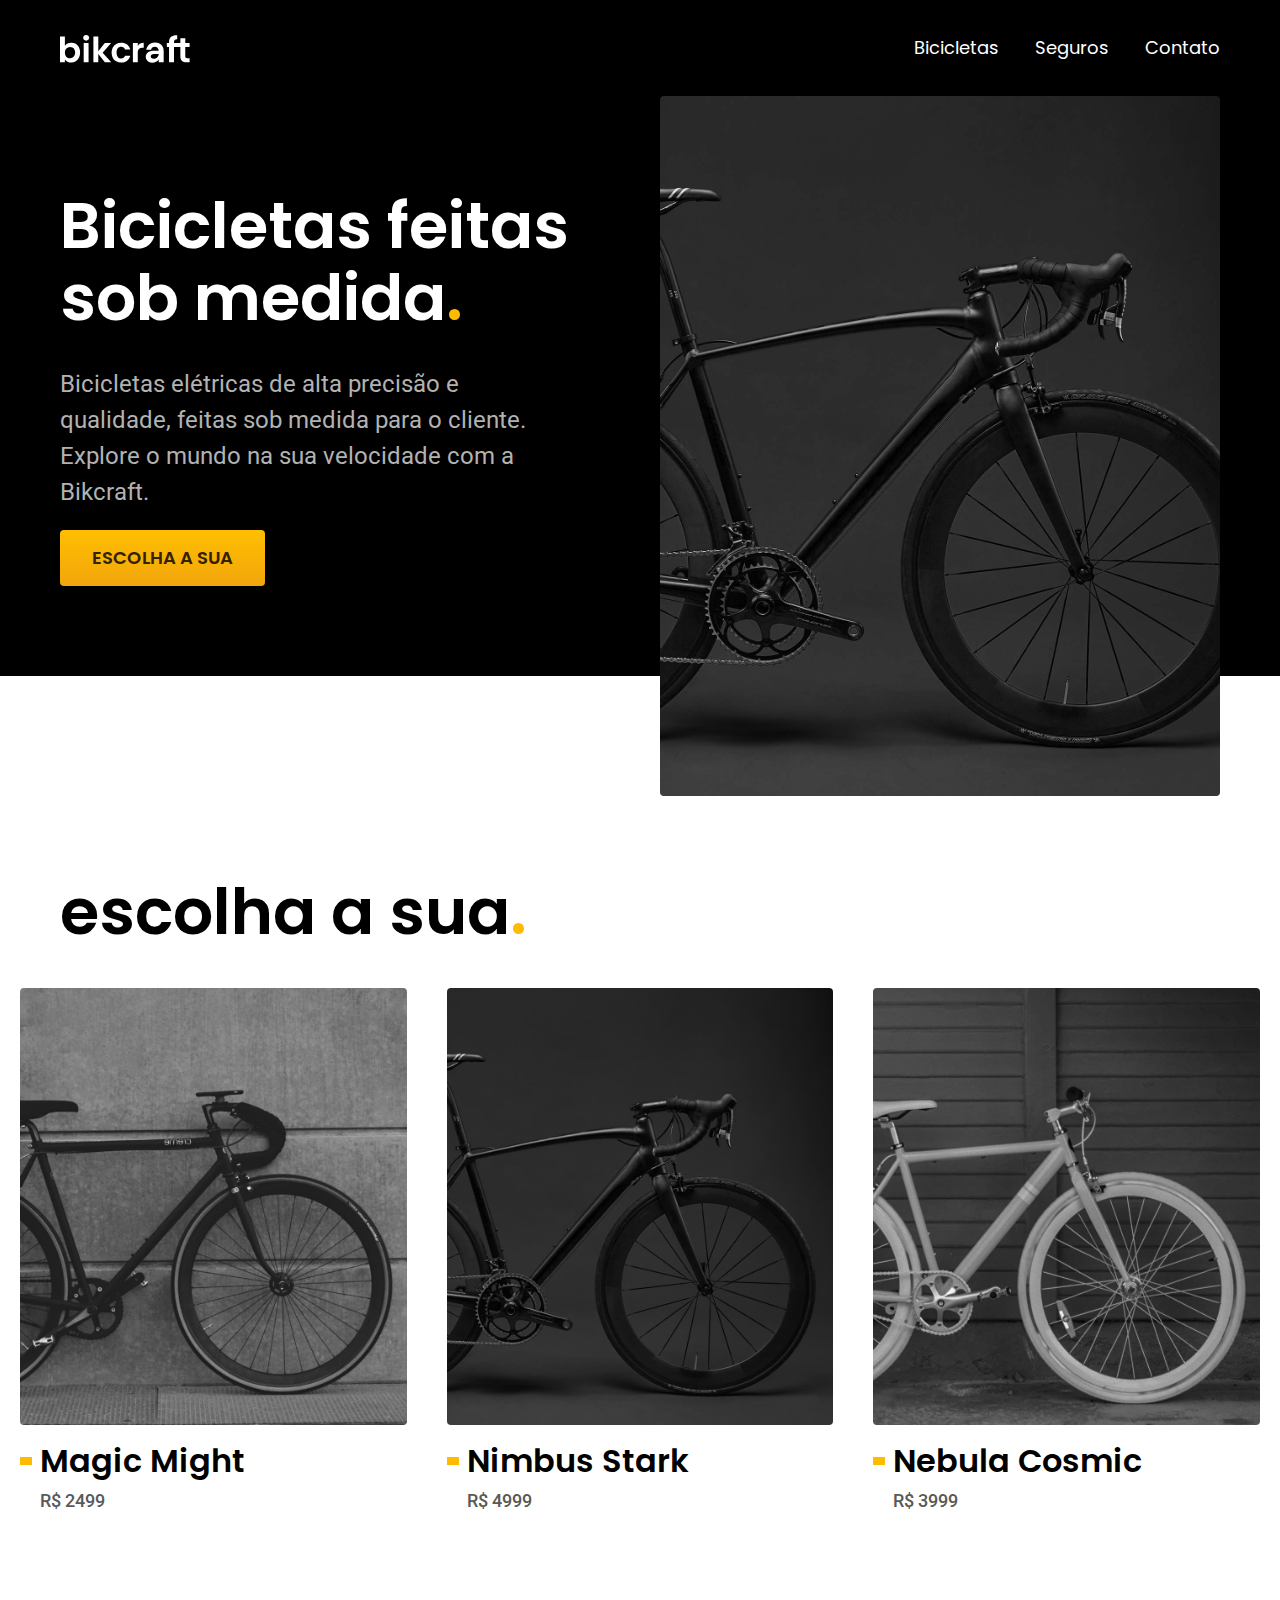
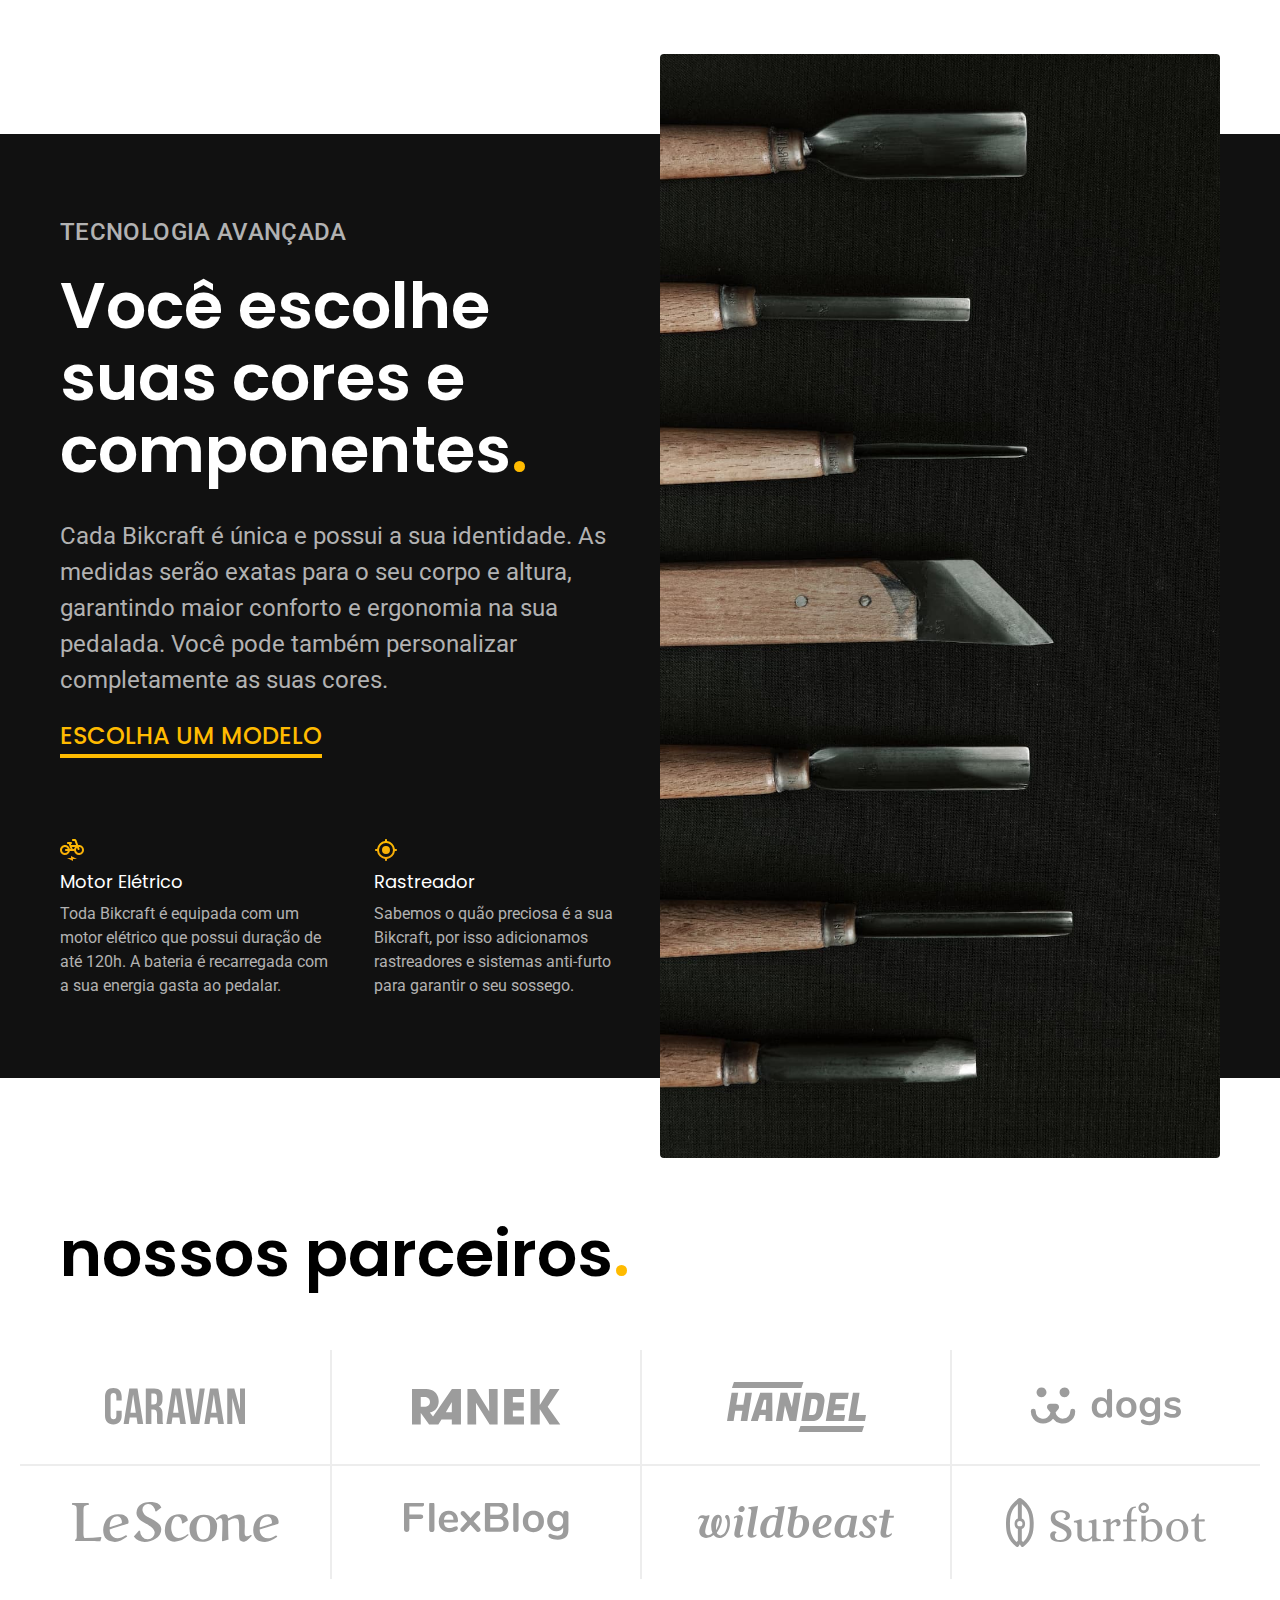
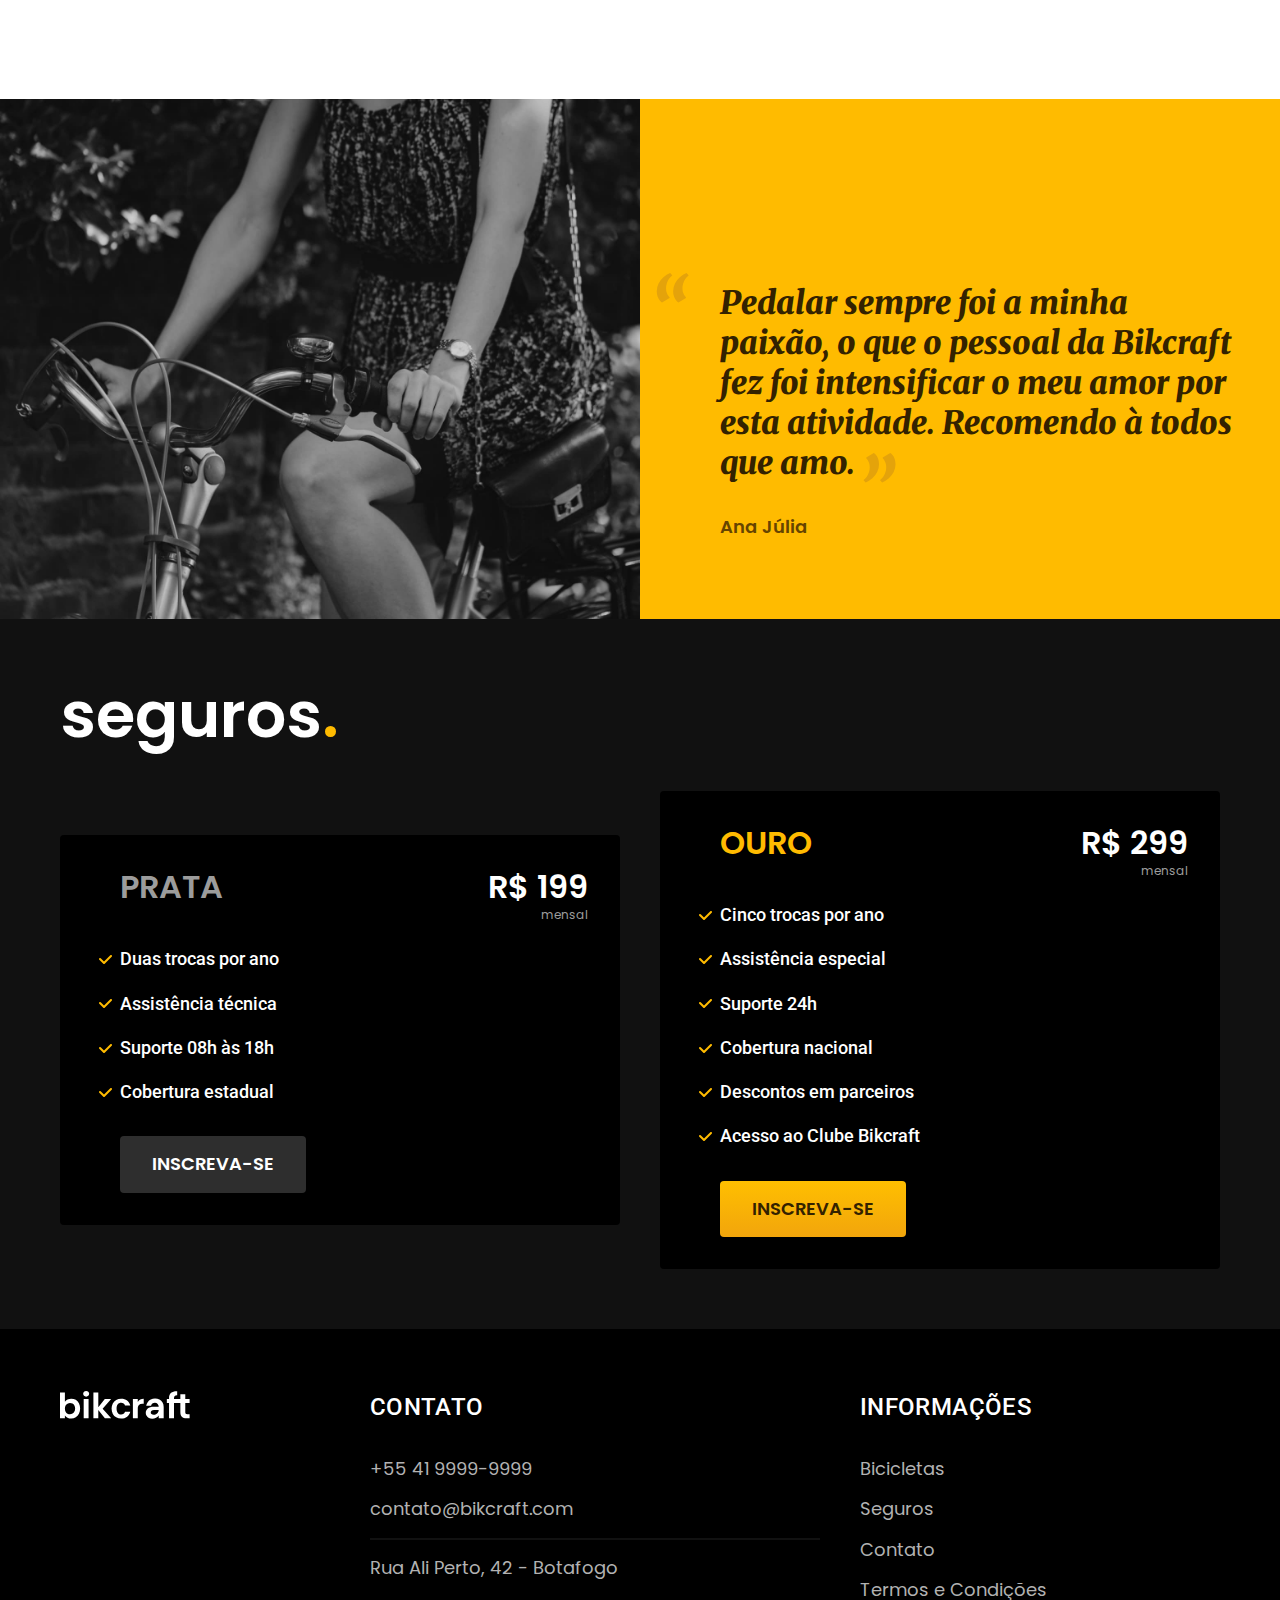
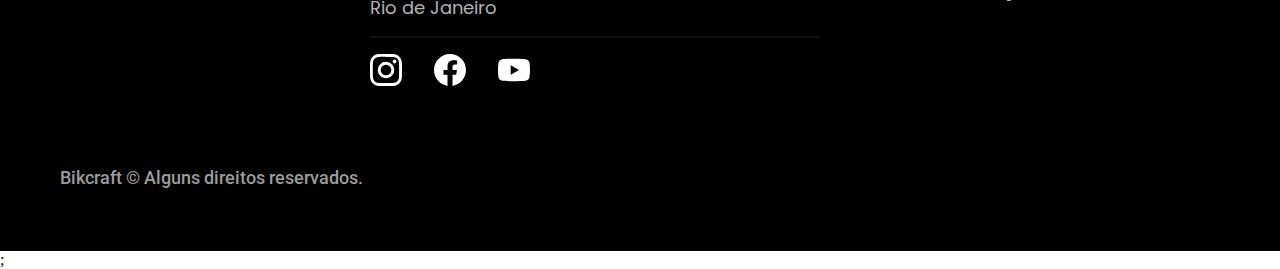
==== commit 48b75508: "More link bugs on mobile devices fixed" ====
--- a/index.html
+++ b/index.html
@@ -25,7 +25,7 @@
     <header class="header-bg">
         <div class="container header">
             <a href="../index.html">
-                <img src="../resources/img/bikcraft.svg" alt="Bikcraft" width="132" height="32"> width="132" height="32">
+                <img src="../resources/img/bikcraft.svg" alt="Bikcraft" width="132" height="32">
             </a>
             <nav aria-label="Navegação">
                 <ul class="header-menu font-1-m cor-0">
--- a/css/style.min.css
+++ b/css/style.min.css
@@ -1 +1 @@
-body{margin:0}ul{padding:0;list-style:none}a{text-decoration:none;color:inherit}blockquote,dd,h1,h2,h3,h4,p,ul{margin:0}img{display:block;max-width:100%;height:auto}img[src$=".jpg"]{border-radius:4px}.container{box-sizing:border-box;max-width:1200px;padding:0 20px;margin:0 auto}.container-vazado{box-sizing:border-box;max-width:1400px;padding:0 20px;margin:0 auto}.titulo-bg{background:var(--cor-11);padding-top:60px;padding-bottom:60px}.titulo p{margin-bottom:4px}.col-2{grid-template-columns:span 2}@media (max-width:800px){.titulo-bg{padding-top:40px;padding-bottom:40px}.titulo p{font-size:1rem;font-weight:400}}.header-bg{background:var(--cor-12)}.header{display:flex;flex-wrap:wrap;gap:20px;justify-content:space-between;align-items:center;padding:20px}.header-menu{display:flex;flex-wrap:wrap;gap:36px}.header-menu a{display:inline-block;position:relative;padding:16px 0}.header-menu a:after{content:"";display:block;height:2px;width:0;background:var(--cor-0);margin-top:4px;transition:.2s;position:absolute}.header-menu a.ativo::after,.header-menu a:hover::after{width:100%}@media (max-width:800px){.header-menu{gap:20px}.header-menu a{background:var(--cor-11);padding:12px 16px;border-radius:4px}.header-menu a:hover{background:var(--cor-10)}.header-menu a::before,a:hover::before{display:none}}@media (max-width:600px){.header-menu{gap:12px}.header-menu a{font-size:.875rem;padding:8px 12px}}@media (max-width:500px){.header{flex-direction:column}}.introducao-bg{background:var(--cor-12);box-shadow:inset 0 -120px #fff}.introducao{display:grid;grid-template-columns:1fr 1fr;gap:0 40px}.introducao-conteudo{align-self:end;padding-bottom:210px}.introducao-conteudo h1{margin-bottom:32px}.introducao-conteudo p{margin-bottom:20px;max-width:38ch}.introducao img{object-fit:cover;width:100%;height:100%}@media (max-width:800px){.introducao-bg{background:var(--cor-11);padding:40px}.introducao{grid-template-columns:1fr;gap:32px}.introducao-conteudo{padding-bottom:0}.introducao-conteudo h1{margin-bottom:16px}.introducao img{height:300px;width:100%}}.button-padrao{display:inline-block;padding:16px 32px;background:linear-gradient(#ffbf00,#f2a50c);border-radius:4px;color:#320;font:600 1.125rem/1.35 Poppins,sans-serif;text-transform:uppercase;box-shadow:0 1px 2px rgba(0,0,0,.1);border:none;width:max-content;cursor:pointer}.button-padrao:hover{background:linear-gradient(#ffb60d,#e59317)}.button-sec{display:inline-block;padding:16px 32px;background:var(--cor-10);border-radius:4px;color:#fff;font:600 1.125rem/1.35 Poppins,sans-serif;text-transform:uppercase;box-shadow:0 1px 2px #000}.button-sec:hover{background:var(--cor-9)}.button-terc{display:inline-block;color:var(--cor-p1);font:500 1.5rem/1.5 Poppins,sans-serif;text-transform:uppercase}.button-terc::after{content:"";display:block;width:100%;height:4px;background-color:currentColor}.button-terc:hover{color:var(--cor-0)}.seta{display:flex;align-items:center}.seta::after{content:"";display:inline-block;width:18px;height:10px;margin-left:12px;background:url(/resources/img/icones/seta.svg);transition:.2s}.seta:hover::after{transform:translateX(4px)}@media (max-width:600px){.button-padrao{padding:12px 16px;font-size:1rem}}.font-1-xs{font:400 0.75rem/1.35 Poppins,sans-serif}.font-2-xs{font:400 0.875rem/1.43 Roboto,sans-serif}.font-1-s{font:400 1rem/1.5 Poppins,sans-serif}.font-2-s{font:400 1rem/1.5 Roboto,sans-serif}.font-1-m,.font-1-m-b{font:400 1.125rem/1.35 Poppins,sans-serif}.font-1-m-b{font-weight:600}.font-2-m{font:500 1.125rem/1.35 Roboto,sans-serif}.font-1-l{font:400 1.5rem/1.5 Poppins,sans-serif}.font-2-l,.font-2-l-b{font:400 1.5rem/1.5 Roboto,sans-serif}.font-2-l-b{font-weight:500;letter-spacing:.015em;text-transform:uppercase}.font-1-xl{font:600 2rem/1.25 Poppins,sans-serif}.font-2-xl{font:500 2rem/1.25 Roboto,sans-serif}.font-1-xxl{font:600 4rem/1.125 Poppins,sans-serif}@media (max-width:1200px){.font-1-xxl{font-size:3rem}.font-2-l,.font-2-l-b{font-size:1.125rem}}@media (max-width:800px){.font-1-xxl{font-size:2rem}.font-1-xl,.font-2-xl{font-size:1.5rem}}:root{--cor-0:#fff;--cor-1:#f7f7f7;--cor-2:#ededed;--cor-3:#dedede;--cor-4:#ccc;--cor-5:#b2b2b2;--cor-6:#9c9c9c;--cor-7:#717171;--cor-8:#595959;--cor-9:#404040;--cor-10:#2e2e2e;--cor-11:#111;--cor-12:#000;--cor-p1:#ffbb00;--cor-p2:#e4a30b;--cor-p3:#a66f00;--cor-p4:#664400;--cor-p5:#332200}.cor-0{color:var(--cor-0)}.cor-1{color:var(--cor-1)}.cor-2{color:var(--cor-2)}.cor-3{color:var(--cor-3)}.cor-4{color:var(--cor-4)}.cor-5{color:var(--cor-5)}.cor-6{color:var(--cor-6)}.cor-7{color:var(--cor-7)}.cor-8{color:var(--cor-8)}.cor-9{color:var(--cor-9)}.cor-10{color:var(--cor-10)}.cor-11{color:var(--cor-11)}.cor-12{color:var(--cor-12)}.cor-p1{color:var(--cor-p1)}.cor-p2{color:var(--cor-12)}.cor-p3{color:var(--cor-p3)}.cor-p4{color:var(--cor-p4)}.cor-p5{color:var(--cor-p5)}.bike-list{padding-top:80px;padding-bottom:120px}.bike-list h2{margin-bottom:40px}.bike-list ul{display:flex;gap:40px;overflow-x:auto}.bike-list li{min-width:280px;margin-bottom:20px}.bike-list a{display:block}.bike-list img{margin-bottom:16px}.bike-list h3{display:flex;align-items:center;margin-bottom:8px}.bike-list h3::before{content:"";display:inline-block;height:8px;width:12px;background-color:var(--cor-p1);margin-right:8px}.bike-list a:hover h3::before{width:24px;transition:all .3s}.bike-list li span{padding-left:20px}@media (max-width:800px){.bike-list{padding-bottom:60px}}.tecnologia-bg{background:var(--cor-11);box-shadow:inset 0 80px var(--cor-0),inset 0 -80px var(--cor-0)}.tecnologia{display:grid;grid-template-columns:1fr 1fr;gap:40px}.tecnologia-imagem img{height:100%;width:100%;object-fit:cover;object-position:left}.tecnologia-conteudo{padding-top:160px;padding-bottom:160px}.tecnologia-conteudo>span{display:block;margin-bottom:20px}.tecnologia-conteudo h2{margin-bottom:32px}.tecnologia-conteudo>p{margin-bottom:20px}.tecnologia a{margin-bottom:80px}.tecnologia-vantagens{display:flex;gap:40px}.tecnologia-vantagens h3{margin-bottom:8px;width:max-content}.tecnologia-vantagens img{width:24px;margin-bottom:8px}@media (max-width:800px){.tecnologia-bg{box-shadow:initial}.tecnologia{grid-template-columns:1fr}.tecnologia-conteudo{padding-top:60px;padding-bottom:60px}.tecnologia-imagem{display:none}.tecnologia a{margin-bottom:60px}}@media (max-width:800px){.tecnologia-vantagens{flex-direction:column}}.parceiros{padding-top:60px;padding-bottom:120px}.parceiros h2{margin-bottom:60px}.parceiros ul{display:grid;grid-template-columns:repeat(4,1fr)}.parceiros li{display:flex;padding:32px;border-left:2px solid var(--cor-2)}.parceiros li:first-child,.parceiros li:nth-child(5){border-left:none}.parceiros li:nth-child(n+5){border-top:2px solid var(--cor-2)}.parceiros img{margin:auto}@media (max-width:800px){.parceiros{padding-bottom:60px}.parceiros li{padding:20px}.parceiros h2{margin-bottom:20px}.parceiros ul{grid-template-columns:1fr 1fr}.parceiros li{display:flex;padding:32px;border-left:2px solid var(--cor-2)}.parceiros li:nth-child(odd){border-left:none}.parceiros li:nth-child(n+3){border-top:2px solid var(--cor-2)}}.depoimento{display:grid;grid-template-columns:1fr 1fr;background:var(--cor-p1);overflow:hidden}.depoimento img{width:100%;height:100%;object-fit:cover;border-radius:0}.depoimento-conteudo{padding:40px 40px 80px 80px;align-self:end}.depoimento-conteudo p{font-family:Merriweather,serif;font-style:italic;font-weight:900;margin-bottom:32px;max-width:32ch;position:relative}.depoimento-conteudo p::before{content:"“";font-size:5rem;color:var(--cor-p2);position:absolute;left:-70px;top:-20px}.depoimento-conteudo p::after{content:"”";font-size:5rem;color:var(--cor-p2);position:absolute}@media (min-width:1200px){.depoimento img{max-height:520px}}@media (max-width:800px){.depoimento{grid-template-columns:1fr;text-align:center}.depoimento-conteudo{padding:40px 20px;justify-self:center}.depoimento img{max-height:200px}}@media (max-width:600px){.depoimento-conteudo p{font-size:.875rem;font-weight:900;margin-bottom:32px;max-width:32ch;position:relative}.depoimento-conteudo p::before{content:"“";font-size:2.5rem;color:var(--cor-p2);position:absolute;left:-30px;top:-20px}.depoimento-conteudo p::after{content:"”";font-size:2.5rem;color:var(--cor-p2);position:absolute}}.seguros-bg{background:var(--cor-11)}.seguros{padding-top:60px;padding-bottom:60px;display:grid;grid-template-columns:1fr 1fr;gap:40px;align-items:center}#seguros .seguros{padding-top:0}.seguros h2{grid-column:1/-1}.seguros-item{background:var(--cor-12);padding:32px 32px 32px 60px;border-radius:4px;display:grid;grid-template-columns:1fr auto}.seguros-item h3{margin-bottom:40px}.seguros-item span{grid-column:2;display:block;text-align:right}.seguros-item ul{grid-column:1/-1;margin-bottom:32px}.seguros-item li{display:flex;align-items:center;position:relative}.seguros-item li+li{margin-top:20px}.seguros-item li::before{content:"";display:inline-block;width:13px;height:9px;background-image:url(/resources/img/icones/lista.svg);position:absolute;left:-21px}.seguros-item a{grid-column:1/-1;max-width:fit-content}@media (max-width:800px){.seguros{grid-template-columns:1fr}}.footer-bg{background:var(--cor-12)}.footer{display:grid;grid-template-columns:3fr 5fr 4fr;gap:40px;padding-top:60px;padding-bottom:60px}.footer h3{margin-bottom:32px}.footer-contato ul{margin-bottom:16px}.footer-contato li:nth-child(even)::after{content:"";display:block;max-height:360px;height:2px;background:var(--cor-11);margin-top:16px}.footer li{margin-bottom:16px}.footer-redes{display:flex;gap:32px}.footer a:hover{color:var(--cor-0)}.footer-copy{grid-column:1/-1;margin-top:40px}@media (max-width:800px){.footer>img{display:none}.footer{grid-template-columns:1fr 1fr}}@media (max-width:600px){.footer{grid-template-columns:1fr;gap:60px}.footer-copy{margin-top:0}}.termos{padding-top:80px;padding-bottom:80px}.termos h2{font-weight:600}.termos p+h2{margin-top:40px}.termos p{max-width:77ch;margin-bottom:24px}.bicicletas-bg{background:linear-gradient(to right,#fff 30%,#111 30%)}.bicicletas{display:grid;grid-template-columns:1fr 1fr;gap:40px;padding-top:60px;padding-bottom:60px}.bicicletas-imagem{position:relative}.bicicletas-imagem span{display:inline-block;background-color:var(--cor-12);padding:8px 16px 8px 8px;border-radius:4px 0 0 4px;position:absolute;top:20px;right:0}.bicicletas-conteudo{display:grid;grid-template-columns:1fr auto;align-content:start}.bicicletas-conteudo h2,.bicicletas-conteudo p{grid-column:1/-1}.bicicletas-conteudo h2{margin-bottom:20px}.bicicletas-conteudo h2::before{content:"";display:block;width:12px;height:8px;background:var(--cor-p1);margin-bottom:8px}.bicicletas-conteudo p{margin-bottom:32px}.bicicletas-conteudo a{place-self:end}.bicicletas li{display:flex;align-items:center;gap:8px}.bicicletas li+li{margin-top:16px}.bicicletas-conteudo img{width:24px}@media (max-width:800px){.bicicletas-bg{background:var(--cor-11)}.bicicletas{grid-template-columns:1fr;gap:20px;padding-top:40px;padding-bottom:40px}}@media (max-width:600px){.bicicletas-conteudo{grid-template-columns:1fr}.bicicletas ul{margin-bottom:32px}.bicicletas a{place-self:start}}.vantagens-bg{background:var(--cor-12)}.vantagens{padding-top:120px;padding-bottom:120px}.vantagens h2{margin-bottom:60px}.vantagens ul{display:grid;grid-template-columns:repeat(auto-fit,minmax(280px,max-content));gap:40px 80px}.vantagens h3,.vantagens img{margin-bottom:8px}@media (max-width:800px){.vantagens{padding-top:60px;padding-bottom:60px}.vantagens h2{margin-bottom:40px}.vantagens ul{gap:20px}}.perguntas{padding-bottom:120px;padding-top:120px}.perguntas h2{margin-bottom:60px}.perguntas button{display:grid;grid-template-columns:auto 1fr auto;align-items:center;gap:8px;cursor:pointer;border:none;background:0 0;width:100%;text-align:left}.perguntas dl>div{padding:20px;border-radius:4px}.perguntas dl>div:nth-child(odd){background:var(--cor-1)}.perguntas button::before{content:"";display:inline-block;width:12px;height:8px;background:var(--cor-p1)}.perguntas button::after{content:"";display:inline-block;width:14px;height:6px;background:url(/resources/img/icones/seta-abrir.svg);transition:all .3s}.perguntas button:hover:after,.perguntas button[aria-expanded=true]::after{transform:rotate(180deg)}.js .perguntas dd{display:none;padding-left:20px;padding-top:16px;max-width:80ch}.js .perguntas dd.ativa{display:block}@media (max-width:800px){.perguntas{padding-top:60px;padding-bottom:60px}.perguntas h2{margin-bottom:40px}}.bicicleta{display:grid;grid-template-columns:1fr 1fr;align-items:start;gap:40px;padding-top:60px;padding-bottom:60px}.bicicleta-imagens{display:flex;flex-wrap:wrap;gap:20px}.bicicleta-imagens img{flex:1;min-width:200px;cursor:pointer}.bicicleta-imagens img:nth-child(1){min-width:100%}.bicicleta-conteudo>p{margin-bottom:32px}.bicicleta-comprar{display:grid;grid-template-columns:max-content auto;align-items:center;justify-items:start;gap:8px 12px}.bicicleta-comprar a{grid-row:span 2}.bicicleta-comprar span{display:flex;align-items:center;background:var(--cor-12);padding:4px 8px;border-radius:4px;gap:8px}.bicicleta-conteudo h2{text-transform:uppercase;letter-spacing:.015em;margin-bottom:12px;margin-top:40px}.bicicleta-ficha,.bicicleta-informacoes{padding:32px;background:var(--cor-12);border-radius:4px}.bicicleta-informacoes{margin-bottom:40px;display:grid;grid-template-columns:1fr 1fr;gap:32px}.bicicleta-informacoes img{max-width:24px;margin-bottom:8px}.bicicleta-informacoes h3{margin-bottom:8px}.bicicleta-ficha li{padding:4px 0;display:flex;justify-content:space-between;border-bottom:1px solid var(--cor-11)}.bicicleta-ficha li:last-child{border-bottom:none}.bicicleta-ficha span{color:var(--cor-6)}@media (max-width:800px){.bicicleta{grid-template-columns:1fr;padding-top:40px;padding-bottom:40px}.bicicleta-imagens{grid-row:2}}@media (max-width:500px){.bicicleta-informacoes{grid-template-columns:1fr}.bicicleta-comprar{grid-template-columns:1fr}}.seguro-bg{background:var(--cor-11);box-shadow:inset 0 120px var(--cor-0),inset 0 -120px var(--cor-12)}.seguro{display:grid;grid-template-columns:1fr 1fr;gap:40px}.seguro-imagem img{border-radius:0;object-fit:cover;height:100%;width:100%}.seguro-conteudo{padding-top:180px;padding-bottom:180px}.seguro h2{margin-bottom:32px}.seguro p{margin-bottom:20px}@media (max-width:800px){.seguro-bg{background:var(--cor-11);box-shadow:inset 0 -60px var(--cor-12)}.seguro{grid-template-columns:1fr}.seguro-conteudo{grid-row:1;padding-top:40px;padding-bottom:0}}#contato{background:linear-gradient(var(--cor-11) 600px,var(--cor-1) 0)}.contato{display:grid;grid-template-columns:5fr 7fr}.contato-dados,.contato-formulario{padding:60px;box-shadow:0 1px 2px rgba(0,0,0,.2)}.contato-dados{background:var(--cor-12);border-radius:5px 0 0 5px}.contato-formulario{background:var(--cor-0);border-radius:0 5px 5px 0}.contato-dados h2{margin-bottom:60px}.contato-endereco{margin-bottom:32px;padding-left:28px;background:url(/resources/img/icones/local.svg) no-repeat 0 2px}.contato-endereco p{margin-bottom:8px}.contato-meios a{display:block;max-width:max-content;margin-bottom:8px;padding-left:28px}.contato-meios a:hover{color:var(--cor-0)}.contato-meios a:first-child{background:url(/resources/img/icones/email.svg) no-repeat 0 2px}.contato-meios a:nth-child(2){margin-bottom:32px}.contato-meios a:nth-child(3){background:url(/resources/img/icones/telefone.svg) no-repeat 0 2px;margin-bottom:60px}.contato-redes{display:flex;gap:32px;padding-left:28px}@media (max-width:800px){.contato{grid-template-columns:1fr}.contato-dados,.contato-formulario{padding:20px}.contato-dados{border-radius:5px 5px 0 0}.contato-formulario{border-radius:0 0 5px 5px}.contato-dados h2{margin-bottom:32px}.contato-meios a:nth-child(3){background:url(/resources/img/icones/telefone.svg) no-repeat 0 2px;margin-bottom:32px}.contato-redes{margin-bottom:12px}}@media (max-width:600px){#contato{background:linear-gradient(var(--cor-11) 400px,var(--cor-1) 0)}}.lojas{display:grid;grid-template-columns:1fr 1fr;gap:0 40px;padding-top:120px;padding-bottom:120px}.lojas h2{grid-column:1/-1;padding-bottom:32px}.lojas img{border-radius:4px 4px 0 0}.lojas-item{border-radius:4px;background:var(--cor-0);box-shadow:0 1px 2px rgba(0,0,0,.1)}.lojas-conteudo{display:grid;grid-template-columns:1fr 1fr;gap:32px 32px;padding:32px}.lojas-conteudo h3,.lojas-tempo{grid-column:1/-1}.lojas-dados{display:grid;gap:8px;border-left:2px solid var(--cor-2);padding-left:12px}.lojas-tempo{display:flex;align-items:center;gap:8px}@media (max-width:800px){.lojas{gap:20px;padding-top:60px;padding-bottom:60px}.lojas h2{margin-bottom:32px}.lojas-conteudo{grid-template-columns:1fr}}@media (max-width:800px){.lojas{grid-template-columns:1fr}}.form{display:grid;grid-template-columns:1fr 1fr;gap:20px}.form .col-2{grid-column:span 2}.form label{display:block;font:600 1rem/1.5 Poppins,sans-serif;margin-bottom:4px}.form input[type=email],.form input[type=text],.form textarea{font:400 1rem/1.5 Roboto,sans-serif;background:var(--cor-1);border:1px solid var(--cor-2);padding:12px;border-radius:4px;width:100%;box-sizing:border-box}.form input[type=email]:focus,.form input[type=text]:focus,.form textarea:focus{outline:0;border-color:var(--cor-p1);background:var(--cor-0);box-shadow:0 0 0 2px #fea}.form button,.form div:nth-child(3),.form div:nth-child(4){grid-column:span 2}@media (max-width:800px){.form{grid-template-columns:1fr}.form button,.form div:nth-child(3),.form div:nth-child(4){grid-column:1}.form .col-2{grid-column:1}}#orcamento{background:linear-gradient(var(--cor-11) 600px,var(--cor-1) 0)}.orcamento{display:grid;grid-template-columns:5fr 7fr;padding-bottom:120px}.orcamento h2{text-transform:uppercase;position:relative;display:flex;align-items:center}.orcamento h2::before{content:"";display:inline-block;width:4px;height:8px;background:var(--cor-p1);position:absolute;left:-12px}.orcamento-dados,.orcamento-produto{padding:60px;box-shadow:0 1px 2px rgba(0,0,0,.1)}.orcamento-produto{border-radius:5px 0 0 5px;background:var(--cor-12);display:grid;grid-template-columns:1fr 1fr;gap:20px;align-content:start}.orcamento-produto label{font:400 1rem/1.5 Poppins,sans-serif;color:var(--cor-4);background:var(--cor-10);padding:12px 16px;border-radius:4px;cursor:pointer;display:grid;grid-template-columns:auto 1fr auto;align-items:center}.orcamento-produto input[type=radio]{opacity:0;position:absolute;pointer-events:none}.orcamento-produto label:hover{background:var(--cor-9)}.orcamento-produto input:checked+label{background:var(--cor-0);color:var(--cor-11);transition:all .3s}.orcamento-produto label::before{content:"";display:inline-block;width:12px;height:12px;border:1px solid var(--cor-6);border-radius:50%;margin-right:8px}.orcamento-produto label span{display:none}.orcamento-produto input:checked+label span{display:inline-block}.orcamento-produto input:checked+label::before{background:var(--cor-7);box-shadow:inset 0 0 0 3px var(--cor-0),inset 0 0 0 5px var(--cor-7)}.orcamento-produto>*{grid-column:1/-1}.orcamento-produto>label{grid-column:initial}.orcamento-dados{border-radius:0 5px 5px 0;background:var(--cor-0)}.orcamento-conteudo{display:none}.orcamento-conteudo h2{margin-top:20px}.margin{margin-top:20px}#bikcraft:checked~#orcamento-bikcraft,#seguro:checked~#orcamento-seguro{display:grid;gap:20px}.orcamento-detalhes{background:var(--cor-0);padding:20px;display:none;grid-template-columns:1fr 1fr;border-radius:4px;align-items:center}.orcamento-detalhes li{display:flex;align-items:center;margin-bottom:8px}.orcamento-detalhes li img{width:16px;margin-right:8px}.orcamento-produto input:checked+label+.orcamento-detalhes{display:grid;margin-bottom:20px}.checkbox{margin-top:30px;margin-bottom:10px;display:grid;grid-template-columns:auto 1fr;gap:10px;align-items:center}.checkbox label{margin:0}.checkbox input{margin:0;width:16px;height:16px}.checkbox a{color:#6495ed}@media (max-width:1200px){.orcamento-dados,.orcamento-produto{padding:32px}}@media (max-width:800px){.orcamento{grid-template-columns:1fr}.orcamento-dados{border-radius:5px 5px 0 0}.orcamento-dados{border-radius:0 0 5px 5px}}@media (max-width:400px){.orcamento-produto{grid-template-columns:1fr}.checkbox input{margin:0;width:20px;height:20px}.checkbox label{font-size:.81rem}}.js .fadeInDown{transform:translate3d(0,-20px,0)}.js .fadeInUp{transform:translate3d(0,20px,0)}.js .fadeInRight{transform:translate3d(20px,0,0)}.js .fadeInLeft{transform:translate3d(-20px,0,0)}.js [data-anime]{opacity:0}.js .anime{opacity:1;transform:none;transition:transform .8s,opacity .8s}+body{margin:0}ul{padding:0;list-style:none}a{text-decoration:none;color:inherit}blockquote,dd,h1,h2,h3,h4,p,ul{margin:0}img{display:block;max-width:100%;height:auto}img[src$=".jpg"]{border-radius:4px}.container{box-sizing:border-box;max-width:1200px;padding:0 20px;margin:0 auto}.container-vazado{box-sizing:border-box;max-width:1400px;padding:0 20px;margin:0 auto}.titulo-bg{background:var(--cor-11);padding-top:60px;padding-bottom:60px}.titulo p{margin-bottom:4px}.col-2{grid-template-columns:span 2}@media (max-width:800px){.titulo-bg{padding-top:40px;padding-bottom:40px}.titulo p{font-size:1rem;font-weight:400}}.header-bg{background:var(--cor-12)}.header{display:flex;flex-wrap:wrap;gap:20px;justify-content:space-between;align-items:center;padding:20px}.header-menu{display:flex;flex-wrap:wrap;gap:36px}.header-menu a{display:inline-block;position:relative;padding:16px 0}.header-menu a:after{content:"";display:block;height:2px;width:0;background:var(--cor-0);margin-top:4px;transition:.2s;position:absolute}.header-menu a.ativo::after,.header-menu a:hover::after{width:100%}@media (max-width:800px){.header-menu{gap:20px}.header-menu a{background:var(--cor-11);padding:12px 16px;border-radius:4px}.header-menu a:hover{background:var(--cor-10)}.header-menu a:after{display:none}.header-menu a.ativo::after,.header-menu a:hover::after{display:none}}@media (max-width:600px){.header-menu{gap:12px}.header-menu a{font-size:.875rem;padding:8px 12px}.header-menu a.ativo::after,.header-menu a:hover::after{display:none}}@media (max-width:500px){.header{flex-direction:column}}.introducao-bg{background:var(--cor-12);box-shadow:inset 0 -120px #fff}.introducao{display:grid;grid-template-columns:1fr 1fr;gap:0 40px}.introducao-conteudo{align-self:end;padding-bottom:210px}.introducao-conteudo h1{margin-bottom:32px}.introducao-conteudo p{margin-bottom:20px;max-width:38ch}.introducao img{object-fit:cover;width:100%;height:100%}@media (max-width:800px){.introducao-bg{background:var(--cor-11);padding:40px}.introducao{grid-template-columns:1fr;gap:32px}.introducao-conteudo{padding-bottom:0}.introducao-conteudo h1{margin-bottom:16px}.introducao img{height:300px;width:100%}}.button-padrao{display:inline-block;padding:16px 32px;background:linear-gradient(#ffbf00,#f2a50c);border-radius:4px;color:#320;font:600 1.125rem/1.35 Poppins,sans-serif;text-transform:uppercase;box-shadow:0 1px 2px rgba(0,0,0,.1);border:none;width:max-content;cursor:pointer}.button-padrao:hover{background:linear-gradient(#ffb60d,#e59317)}.button-sec{display:inline-block;padding:16px 32px;background:var(--cor-10);border-radius:4px;color:#fff;font:600 1.125rem/1.35 Poppins,sans-serif;text-transform:uppercase;box-shadow:0 1px 2px #000}.button-sec:hover{background:var(--cor-9)}.button-terc{display:inline-block;color:var(--cor-p1);font:500 1.5rem/1.5 Poppins,sans-serif;text-transform:uppercase}.button-terc::after{content:"";display:block;width:100%;height:4px;background-color:currentColor}.button-terc:hover{color:var(--cor-0)}.seta{display:flex;align-items:center}.seta::after{content:"";display:inline-block;width:18px;height:10px;margin-left:12px;background:url(/resources/img/icones/seta.svg);transition:.2s}.seta:hover::after{transform:translateX(4px)}@media (max-width:600px){.button-padrao{padding:12px 16px;font-size:1rem}}.font-1-xs{font:400 0.75rem/1.35 Poppins,sans-serif}.font-2-xs{font:400 0.875rem/1.43 Roboto,sans-serif}.font-1-s{font:400 1rem/1.5 Poppins,sans-serif}.font-2-s{font:400 1rem/1.5 Roboto,sans-serif}.font-1-m,.font-1-m-b{font:400 1.125rem/1.35 Poppins,sans-serif}.font-1-m-b{font-weight:600}.font-2-m{font:500 1.125rem/1.35 Roboto,sans-serif}.font-1-l{font:400 1.5rem/1.5 Poppins,sans-serif}.font-2-l,.font-2-l-b{font:400 1.5rem/1.5 Roboto,sans-serif}.font-2-l-b{font-weight:500;letter-spacing:.015em;text-transform:uppercase}.font-1-xl{font:600 2rem/1.25 Poppins,sans-serif}.font-2-xl{font:500 2rem/1.25 Roboto,sans-serif}.font-1-xxl{font:600 4rem/1.125 Poppins,sans-serif}@media (max-width:1200px){.font-1-xxl{font-size:3rem}.font-2-l,.font-2-l-b{font-size:1.125rem}}@media (max-width:800px){.font-1-xxl{font-size:2rem}.font-1-xl,.font-2-xl{font-size:1.5rem}}:root{--cor-0:#fff;--cor-1:#f7f7f7;--cor-2:#ededed;--cor-3:#dedede;--cor-4:#ccc;--cor-5:#b2b2b2;--cor-6:#9c9c9c;--cor-7:#717171;--cor-8:#595959;--cor-9:#404040;--cor-10:#2e2e2e;--cor-11:#111;--cor-12:#000;--cor-p1:#ffbb00;--cor-p2:#e4a30b;--cor-p3:#a66f00;--cor-p4:#664400;--cor-p5:#332200}.cor-0{color:var(--cor-0)}.cor-1{color:var(--cor-1)}.cor-2{color:var(--cor-2)}.cor-3{color:var(--cor-3)}.cor-4{color:var(--cor-4)}.cor-5{color:var(--cor-5)}.cor-6{color:var(--cor-6)}.cor-7{color:var(--cor-7)}.cor-8{color:var(--cor-8)}.cor-9{color:var(--cor-9)}.cor-10{color:var(--cor-10)}.cor-11{color:var(--cor-11)}.cor-12{color:var(--cor-12)}.cor-p1{color:var(--cor-p1)}.cor-p2{color:var(--cor-12)}.cor-p3{color:var(--cor-p3)}.cor-p4{color:var(--cor-p4)}.cor-p5{color:var(--cor-p5)}.bike-list{padding-top:80px;padding-bottom:120px}.bike-list h2{margin-bottom:40px}.bike-list ul{display:flex;gap:40px;overflow-x:auto}.bike-list li{min-width:280px;margin-bottom:20px}.bike-list a{display:block}.bike-list img{margin-bottom:16px}.bike-list h3{display:flex;align-items:center;margin-bottom:8px}.bike-list h3::before{content:"";display:inline-block;height:8px;width:12px;background-color:var(--cor-p1);margin-right:8px}.bike-list a:hover h3::before{width:24px;transition:all .3s}.bike-list li span{padding-left:20px}@media (max-width:800px){.bike-list{padding-bottom:60px}}.tecnologia-bg{background:var(--cor-11);box-shadow:inset 0 80px var(--cor-0),inset 0 -80px var(--cor-0)}.tecnologia{display:grid;grid-template-columns:1fr 1fr;gap:40px}.tecnologia-imagem img{height:100%;width:100%;object-fit:cover;object-position:left}.tecnologia-conteudo{padding-top:160px;padding-bottom:160px}.tecnologia-conteudo>span{display:block;margin-bottom:20px}.tecnologia-conteudo h2{margin-bottom:32px}.tecnologia-conteudo>p{margin-bottom:20px}.tecnologia a{margin-bottom:80px}.tecnologia-vantagens{display:flex;gap:40px}.tecnologia-vantagens h3{margin-bottom:8px;width:max-content}.tecnologia-vantagens img{width:24px;margin-bottom:8px}@media (max-width:800px){.tecnologia-bg{box-shadow:initial}.tecnologia{grid-template-columns:1fr}.tecnologia-conteudo{padding-top:60px;padding-bottom:60px}.tecnologia-imagem{display:none}.tecnologia a{margin-bottom:60px}}@media (max-width:800px){.tecnologia-vantagens{flex-direction:column}}.parceiros{padding-top:60px;padding-bottom:120px}.parceiros h2{margin-bottom:60px}.parceiros ul{display:grid;grid-template-columns:repeat(4,1fr)}.parceiros li{display:flex;padding:32px;border-left:2px solid var(--cor-2)}.parceiros li:first-child,.parceiros li:nth-child(5){border-left:none}.parceiros li:nth-child(n+5){border-top:2px solid var(--cor-2)}.parceiros img{margin:auto}@media (max-width:800px){.parceiros{padding-bottom:60px}.parceiros li{padding:20px}.parceiros h2{margin-bottom:20px}.parceiros ul{grid-template-columns:1fr 1fr}.parceiros li{display:flex;padding:32px;border-left:2px solid var(--cor-2)}.parceiros li:nth-child(odd){border-left:none}.parceiros li:nth-child(n+3){border-top:2px solid var(--cor-2)}}.depoimento{display:grid;grid-template-columns:1fr 1fr;background:var(--cor-p1);overflow:hidden}.depoimento img{width:100%;height:100%;object-fit:cover;border-radius:0}.depoimento-conteudo{padding:40px 40px 80px 80px;align-self:end}.depoimento-conteudo p{font-family:Merriweather,serif;font-style:italic;font-weight:900;margin-bottom:32px;max-width:32ch;position:relative}.depoimento-conteudo p::before{content:"“";font-size:5rem;color:var(--cor-p2);position:absolute;left:-70px;top:-20px}.depoimento-conteudo p::after{content:"”";font-size:5rem;color:var(--cor-p2);position:absolute}@media (min-width:1200px){.depoimento img{max-height:520px}}@media (max-width:800px){.depoimento{grid-template-columns:1fr;text-align:center}.depoimento-conteudo{padding:40px 20px;justify-self:center}.depoimento img{max-height:200px}}@media (max-width:600px){.depoimento-conteudo p{font-size:.875rem;font-weight:900;margin-bottom:32px;max-width:32ch;position:relative}.depoimento-conteudo p::before{content:"“";font-size:2.5rem;color:var(--cor-p2);position:absolute;left:-30px;top:-20px}.depoimento-conteudo p::after{content:"”";font-size:2.5rem;color:var(--cor-p2);position:absolute}}.seguros-bg{background:var(--cor-11)}.seguros{padding-top:60px;padding-bottom:60px;display:grid;grid-template-columns:1fr 1fr;gap:40px;align-items:center}#seguros .seguros{padding-top:0}.seguros h2{grid-column:1/-1}.seguros-item{background:var(--cor-12);padding:32px 32px 32px 60px;border-radius:4px;display:grid;grid-template-columns:1fr auto}.seguros-item h3{margin-bottom:40px}.seguros-item span{grid-column:2;display:block;text-align:right}.seguros-item ul{grid-column:1/-1;margin-bottom:32px}.seguros-item li{display:flex;align-items:center;position:relative}.seguros-item li+li{margin-top:20px}.seguros-item li::before{content:"";display:inline-block;width:13px;height:9px;background-image:url(/resources/img/icones/lista.svg);position:absolute;left:-21px}.seguros-item a{grid-column:1/-1;max-width:fit-content}@media (max-width:800px){.seguros{grid-template-columns:1fr}}.footer-bg{background:var(--cor-12)}.footer{display:grid;grid-template-columns:3fr 5fr 4fr;gap:40px;padding-top:60px;padding-bottom:60px}.footer h3{margin-bottom:32px}.footer-contato ul{margin-bottom:16px}.footer-contato li:nth-child(even)::after{content:"";display:block;max-height:360px;height:2px;background:var(--cor-11);margin-top:16px}.footer li{margin-bottom:16px}.footer-redes{display:flex;gap:32px}.footer a:hover{color:var(--cor-0)}.footer-copy{grid-column:1/-1;margin-top:40px}@media (max-width:800px){.footer>img{display:none}.footer{grid-template-columns:1fr 1fr}}@media (max-width:600px){.footer{grid-template-columns:1fr;gap:60px}.footer-copy{margin-top:0}}.termos{padding-top:80px;padding-bottom:80px}.termos h2{font-weight:600}.termos p+h2{margin-top:40px}.termos p{max-width:77ch;margin-bottom:24px}.bicicletas-bg{background:linear-gradient(to right,#fff 30%,#111 30%)}.bicicletas{display:grid;grid-template-columns:1fr 1fr;gap:40px;padding-top:60px;padding-bottom:60px}.bicicletas-imagem{position:relative}.bicicletas-imagem span{display:inline-block;background-color:var(--cor-12);padding:8px 16px 8px 8px;border-radius:4px 0 0 4px;position:absolute;top:20px;right:0}.bicicletas-conteudo{display:grid;grid-template-columns:1fr auto;align-content:start}.bicicletas-conteudo h2,.bicicletas-conteudo p{grid-column:1/-1}.bicicletas-conteudo h2{margin-bottom:20px}.bicicletas-conteudo h2::before{content:"";display:block;width:12px;height:8px;background:var(--cor-p1);margin-bottom:8px}.bicicletas-conteudo p{margin-bottom:32px}.bicicletas-conteudo a{place-self:end}.bicicletas li{display:flex;align-items:center;gap:8px}.bicicletas li+li{margin-top:16px}.bicicletas-conteudo img{width:24px}@media (max-width:800px){.bicicletas-bg{background:var(--cor-11)}.bicicletas{grid-template-columns:1fr;gap:20px;padding-top:40px;padding-bottom:40px}}@media (max-width:600px){.bicicletas-conteudo{grid-template-columns:1fr}.bicicletas ul{margin-bottom:32px}.bicicletas a{place-self:start}}.vantagens-bg{background:var(--cor-12)}.vantagens{padding-top:120px;padding-bottom:120px}.vantagens h2{margin-bottom:60px}.vantagens ul{display:grid;grid-template-columns:repeat(auto-fit,minmax(280px,max-content));gap:40px 80px}.vantagens h3,.vantagens img{margin-bottom:8px}@media (max-width:800px){.vantagens{padding-top:60px;padding-bottom:60px}.vantagens h2{margin-bottom:40px}.vantagens ul{gap:20px}}.perguntas{padding-bottom:120px;padding-top:120px}.perguntas h2{margin-bottom:60px}.perguntas button{display:grid;grid-template-columns:auto 1fr auto;align-items:center;gap:8px;cursor:pointer;border:none;background:0 0;width:100%;text-align:left}.perguntas dl>div{padding:20px;border-radius:4px}.perguntas dl>div:nth-child(odd){background:var(--cor-1)}.perguntas button::before{content:"";display:inline-block;width:12px;height:8px;background:var(--cor-p1)}.perguntas button::after{content:"";display:inline-block;width:14px;height:6px;background:url(/resources/img/icones/seta-abrir.svg);transition:all .3s}.perguntas button:hover:after,.perguntas button[aria-expanded=true]::after{transform:rotate(180deg)}.js .perguntas dd{display:none;padding-left:20px;padding-top:16px;max-width:80ch}.js .perguntas dd.ativa{display:block}@media (max-width:800px){.perguntas{padding-top:60px;padding-bottom:60px}.perguntas h2{margin-bottom:40px}}.bicicleta{display:grid;grid-template-columns:1fr 1fr;align-items:start;gap:40px;padding-top:60px;padding-bottom:60px}.bicicleta-imagens{display:flex;flex-wrap:wrap;gap:20px}.bicicleta-imagens img{flex:1;min-width:200px;cursor:pointer}.bicicleta-imagens img:nth-child(1){min-width:100%}.bicicleta-conteudo>p{margin-bottom:32px}.bicicleta-comprar{display:grid;grid-template-columns:max-content auto;align-items:center;justify-items:start;gap:8px 12px}.bicicleta-comprar a{grid-row:span 2}.bicicleta-comprar span{display:flex;align-items:center;background:var(--cor-12);padding:4px 8px;border-radius:4px;gap:8px}.bicicleta-conteudo h2{text-transform:uppercase;letter-spacing:.015em;margin-bottom:12px;margin-top:40px}.bicicleta-ficha,.bicicleta-informacoes{padding:32px;background:var(--cor-12);border-radius:4px}.bicicleta-informacoes{margin-bottom:40px;display:grid;grid-template-columns:1fr 1fr;gap:32px}.bicicleta-informacoes img{max-width:24px;margin-bottom:8px}.bicicleta-informacoes h3{margin-bottom:8px}.bicicleta-ficha li{padding:4px 0;display:flex;justify-content:space-between;border-bottom:1px solid var(--cor-11)}.bicicleta-ficha li:last-child{border-bottom:none}.bicicleta-ficha span{color:var(--cor-6)}@media (max-width:800px){.bicicleta{grid-template-columns:1fr;padding-top:40px;padding-bottom:40px}.bicicleta-imagens{grid-row:2}}@media (max-width:500px){.bicicleta-informacoes{grid-template-columns:1fr}.bicicleta-comprar{grid-template-columns:1fr}}.seguro-bg{background:var(--cor-11);box-shadow:inset 0 120px var(--cor-0),inset 0 -120px var(--cor-12)}.seguro{display:grid;grid-template-columns:1fr 1fr;gap:40px}.seguro-imagem img{border-radius:0;object-fit:cover;height:100%;width:100%}.seguro-conteudo{padding-top:180px;padding-bottom:180px}.seguro h2{margin-bottom:32px}.seguro p{margin-bottom:20px}@media (max-width:800px){.seguro-bg{background:var(--cor-11);box-shadow:inset 0 -60px var(--cor-12)}.seguro{grid-template-columns:1fr}.seguro-conteudo{grid-row:1;padding-top:40px;padding-bottom:0}}#contato{background:linear-gradient(var(--cor-11) 600px,var(--cor-1) 0)}.contato{display:grid;grid-template-columns:5fr 7fr}.contato-dados,.contato-formulario{padding:60px;box-shadow:0 1px 2px rgba(0,0,0,.2)}.contato-dados{background:var(--cor-12);border-radius:5px 0 0 5px}.contato-formulario{background:var(--cor-0);border-radius:0 5px 5px 0}.contato-dados h2{margin-bottom:60px}.contato-endereco{margin-bottom:32px;padding-left:28px;background:url(/resources/img/icones/local.svg) no-repeat 0 2px}.contato-endereco p{margin-bottom:8px}.contato-meios a{display:block;max-width:max-content;margin-bottom:8px;padding-left:28px}.contato-meios a:hover{color:var(--cor-0)}.contato-meios a:first-child{background:url(/resources/img/icones/email.svg) no-repeat 0 2px}.contato-meios a:nth-child(2){margin-bottom:32px}.contato-meios a:nth-child(3){background:url(/resources/img/icones/telefone.svg) no-repeat 0 2px;margin-bottom:60px}.contato-redes{display:flex;gap:32px;padding-left:28px}@media (max-width:800px){.contato{grid-template-columns:1fr}.contato-dados,.contato-formulario{padding:20px}.contato-dados{border-radius:5px 5px 0 0}.contato-formulario{border-radius:0 0 5px 5px}.contato-dados h2{margin-bottom:32px}.contato-meios a:nth-child(3){background:url(/resources/img/icones/telefone.svg) no-repeat 0 2px;margin-bottom:32px}.contato-redes{margin-bottom:12px}}@media (max-width:600px){#contato{background:linear-gradient(var(--cor-11) 400px,var(--cor-1) 0)}}.lojas{display:grid;grid-template-columns:1fr 1fr;gap:0 40px;padding-top:120px;padding-bottom:120px}.lojas h2{grid-column:1/-1;padding-bottom:32px}.lojas img{border-radius:4px 4px 0 0}.lojas-item{border-radius:4px;background:var(--cor-0);box-shadow:0 1px 2px rgba(0,0,0,.1)}.lojas-conteudo{display:grid;grid-template-columns:1fr 1fr;gap:32px 32px;padding:32px}.lojas-conteudo h3,.lojas-tempo{grid-column:1/-1}.lojas-dados{display:grid;gap:8px;border-left:2px solid var(--cor-2);padding-left:12px}.lojas-tempo{display:flex;align-items:center;gap:8px}@media (max-width:800px){.lojas{gap:20px;padding-top:60px;padding-bottom:60px}.lojas h2{margin-bottom:32px}.lojas-conteudo{grid-template-columns:1fr}}@media (max-width:800px){.lojas{grid-template-columns:1fr}}.form{display:grid;grid-template-columns:1fr 1fr;gap:20px}.form .col-2{grid-column:span 2}.form label{display:block;font:600 1rem/1.5 Poppins,sans-serif;margin-bottom:4px}.form input[type=email],.form input[type=text],.form textarea{font:400 1rem/1.5 Roboto,sans-serif;background:var(--cor-1);border:1px solid var(--cor-2);padding:12px;border-radius:4px;width:100%;box-sizing:border-box}.form input[type=email]:focus,.form input[type=text]:focus,.form textarea:focus{outline:0;border-color:var(--cor-p1);background:var(--cor-0);box-shadow:0 0 0 2px #fea}.form button,.form div:nth-child(3),.form div:nth-child(4){grid-column:span 2}@media (max-width:800px){.form{grid-template-columns:1fr}.form button,.form div:nth-child(3),.form div:nth-child(4){grid-column:1}.form .col-2{grid-column:1}}#orcamento{background:linear-gradient(var(--cor-11) 600px,var(--cor-1) 0)}.orcamento{display:grid;grid-template-columns:5fr 7fr;padding-bottom:120px}.orcamento h2{text-transform:uppercase;position:relative;display:flex;align-items:center}.orcamento h2::before{content:"";display:inline-block;width:4px;height:8px;background:var(--cor-p1);position:absolute;left:-12px}.orcamento-dados,.orcamento-produto{padding:60px;box-shadow:0 1px 2px rgba(0,0,0,.1)}.orcamento-produto{border-radius:5px 0 0 5px;background:var(--cor-12);display:grid;grid-template-columns:1fr 1fr;gap:20px;align-content:start}.orcamento-produto label{font:400 1rem/1.5 Poppins,sans-serif;color:var(--cor-4);background:var(--cor-10);padding:12px 16px;border-radius:4px;cursor:pointer;display:grid;grid-template-columns:auto 1fr auto;align-items:center}.orcamento-produto input[type=radio]{opacity:0;position:absolute;pointer-events:none}.orcamento-produto label:hover{background:var(--cor-9)}.orcamento-produto input:checked+label{background:var(--cor-0);color:var(--cor-11);transition:all .3s}.orcamento-produto label::before{content:"";display:inline-block;width:12px;height:12px;border:1px solid var(--cor-6);border-radius:50%;margin-right:8px}.orcamento-produto label span{display:none}.orcamento-produto input:checked+label span{display:inline-block}.orcamento-produto input:checked+label::before{background:var(--cor-7);box-shadow:inset 0 0 0 3px var(--cor-0),inset 0 0 0 5px var(--cor-7)}.orcamento-produto>*{grid-column:1/-1}.orcamento-produto>label{grid-column:initial}.orcamento-dados{border-radius:0 5px 5px 0;background:var(--cor-0)}.orcamento-conteudo{display:none}.orcamento-conteudo h2{margin-top:20px}.margin{margin-top:20px}#bikcraft:checked~#orcamento-bikcraft,#seguro:checked~#orcamento-seguro{display:grid;gap:20px}.orcamento-detalhes{background:var(--cor-0);padding:20px;display:none;grid-template-columns:1fr 1fr;border-radius:4px;align-items:center}.orcamento-detalhes li{display:flex;align-items:center;margin-bottom:8px}.orcamento-detalhes li img{width:16px;margin-right:8px}.orcamento-produto input:checked+label+.orcamento-detalhes{display:grid;margin-bottom:20px}.checkbox{margin-top:30px;margin-bottom:10px;display:grid;grid-template-columns:auto 1fr;gap:10px;align-items:center}.checkbox label{margin:0}.checkbox input{margin:0;width:16px;height:16px}.checkbox a{color:#6495ed}@media (max-width:1200px){.orcamento-dados,.orcamento-produto{padding:32px}}@media (max-width:800px){.orcamento{grid-template-columns:1fr}.orcamento-dados{border-radius:5px 5px 0 0}.orcamento-dados{border-radius:0 0 5px 5px}}@media (max-width:400px){.orcamento-produto{grid-template-columns:1fr}.checkbox input{margin:0;width:20px;height:20px}.checkbox label{font-size:.81rem}}.js .fadeInDown{transform:translate3d(0,-20px,0)}.js .fadeInUp{transform:translate3d(0,20px,0)}.js .fadeInRight{transform:translate3d(20px,0,0)}.js .fadeInLeft{transform:translate3d(-20px,0,0)}.js [data-anime]{opacity:0}.js .anime{opacity:1;transform:none;transition:transform .8s,opacity .8s}--- a/css/style.min.css
+++ b/css/style.min.css
@@ -1 +1 @@
-body{margin:0}ul{padding:0;list-style:none}a{text-decoration:none;color:inherit}blockquote,dd,h1,h2,h3,h4,p,ul{margin:0}img{display:block;max-width:100%;height:auto}img[src$=".jpg"]{border-radius:4px}.container{box-sizing:border-box;max-width:1200px;padding:0 20px;margin:0 auto}.container-vazado{box-sizing:border-box;max-width:1400px;padding:0 20px;margin:0 auto}.titulo-bg{background:var(--cor-11);padding-top:60px;padding-bottom:60px}.titulo p{margin-bottom:4px}.col-2{grid-template-columns:span 2}@media (max-width:800px){.titulo-bg{padding-top:40px;padding-bottom:40px}.titulo p{font-size:1rem;font-weight:400}}.header-bg{background:var(--cor-12)}.header{display:flex;flex-wrap:wrap;gap:20px;justify-content:space-between;align-items:center;padding:20px}.header-menu{display:flex;flex-wrap:wrap;gap:36px}.header-menu a{display:inline-block;position:relative;padding:16px 0}.header-menu a:after{content:"";display:block;height:2px;width:0;background:var(--cor-0);margin-top:4px;transition:.2s;position:absolute}.header-menu a.ativo::after,.header-menu a:hover::after{width:100%}@media (max-width:800px){.header-menu{gap:20px}.header-menu a{background:var(--cor-11);padding:12px 16px;border-radius:4px}.header-menu a:hover{background:var(--cor-10)}.header-menu a::before,a:hover::before{display:none}}@media (max-width:600px){.header-menu{gap:12px}.header-menu a{font-size:.875rem;padding:8px 12px}}@media (max-width:500px){.header{flex-direction:column}}.introducao-bg{background:var(--cor-12);box-shadow:inset 0 -120px #fff}.introducao{display:grid;grid-template-columns:1fr 1fr;gap:0 40px}.introducao-conteudo{align-self:end;padding-bottom:210px}.introducao-conteudo h1{margin-bottom:32px}.introducao-conteudo p{margin-bottom:20px;max-width:38ch}.introducao img{object-fit:cover;width:100%;height:100%}@media (max-width:800px){.introducao-bg{background:var(--cor-11);padding:40px}.introducao{grid-template-columns:1fr;gap:32px}.introducao-conteudo{padding-bottom:0}.introducao-conteudo h1{margin-bottom:16px}.introducao img{height:300px;width:100%}}.button-padrao{display:inline-block;padding:16px 32px;background:linear-gradient(#ffbf00,#f2a50c);border-radius:4px;color:#320;font:600 1.125rem/1.35 Poppins,sans-serif;text-transform:uppercase;box-shadow:0 1px 2px rgba(0,0,0,.1);border:none;width:max-content;cursor:pointer}.button-padrao:hover{background:linear-gradient(#ffb60d,#e59317)}.button-sec{display:inline-block;padding:16px 32px;background:var(--cor-10);border-radius:4px;color:#fff;font:600 1.125rem/1.35 Poppins,sans-serif;text-transform:uppercase;box-shadow:0 1px 2px #000}.button-sec:hover{background:var(--cor-9)}.button-terc{display:inline-block;color:var(--cor-p1);font:500 1.5rem/1.5 Poppins,sans-serif;text-transform:uppercase}.button-terc::after{content:"";display:block;width:100%;height:4px;background-color:currentColor}.button-terc:hover{color:var(--cor-0)}.seta{display:flex;align-items:center}.seta::after{content:"";display:inline-block;width:18px;height:10px;margin-left:12px;background:url(/resources/img/icones/seta.svg);transition:.2s}.seta:hover::after{transform:translateX(4px)}@media (max-width:600px){.button-padrao{padding:12px 16px;font-size:1rem}}.font-1-xs{font:400 0.75rem/1.35 Poppins,sans-serif}.font-2-xs{font:400 0.875rem/1.43 Roboto,sans-serif}.font-1-s{font:400 1rem/1.5 Poppins,sans-serif}.font-2-s{font:400 1rem/1.5 Roboto,sans-serif}.font-1-m,.font-1-m-b{font:400 1.125rem/1.35 Poppins,sans-serif}.font-1-m-b{font-weight:600}.font-2-m{font:500 1.125rem/1.35 Roboto,sans-serif}.font-1-l{font:400 1.5rem/1.5 Poppins,sans-serif}.font-2-l,.font-2-l-b{font:400 1.5rem/1.5 Roboto,sans-serif}.font-2-l-b{font-weight:500;letter-spacing:.015em;text-transform:uppercase}.font-1-xl{font:600 2rem/1.25 Poppins,sans-serif}.font-2-xl{font:500 2rem/1.25 Roboto,sans-serif}.font-1-xxl{font:600 4rem/1.125 Poppins,sans-serif}@media (max-width:1200px){.font-1-xxl{font-size:3rem}.font-2-l,.font-2-l-b{font-size:1.125rem}}@media (max-width:800px){.font-1-xxl{font-size:2rem}.font-1-xl,.font-2-xl{font-size:1.5rem}}:root{--cor-0:#fff;--cor-1:#f7f7f7;--cor-2:#ededed;--cor-3:#dedede;--cor-4:#ccc;--cor-5:#b2b2b2;--cor-6:#9c9c9c;--cor-7:#717171;--cor-8:#595959;--cor-9:#404040;--cor-10:#2e2e2e;--cor-11:#111;--cor-12:#000;--cor-p1:#ffbb00;--cor-p2:#e4a30b;--cor-p3:#a66f00;--cor-p4:#664400;--cor-p5:#332200}.cor-0{color:var(--cor-0)}.cor-1{color:var(--cor-1)}.cor-2{color:var(--cor-2)}.cor-3{color:var(--cor-3)}.cor-4{color:var(--cor-4)}.cor-5{color:var(--cor-5)}.cor-6{color:var(--cor-6)}.cor-7{color:var(--cor-7)}.cor-8{color:var(--cor-8)}.cor-9{color:var(--cor-9)}.cor-10{color:var(--cor-10)}.cor-11{color:var(--cor-11)}.cor-12{color:var(--cor-12)}.cor-p1{color:var(--cor-p1)}.cor-p2{color:var(--cor-12)}.cor-p3{color:var(--cor-p3)}.cor-p4{color:var(--cor-p4)}.cor-p5{color:var(--cor-p5)}.bike-list{padding-top:80px;padding-bottom:120px}.bike-list h2{margin-bottom:40px}.bike-list ul{display:flex;gap:40px;overflow-x:auto}.bike-list li{min-width:280px;margin-bottom:20px}.bike-list a{display:block}.bike-list img{margin-bottom:16px}.bike-list h3{display:flex;align-items:center;margin-bottom:8px}.bike-list h3::before{content:"";display:inline-block;height:8px;width:12px;background-color:var(--cor-p1);margin-right:8px}.bike-list a:hover h3::before{width:24px;transition:all .3s}.bike-list li span{padding-left:20px}@media (max-width:800px){.bike-list{padding-bottom:60px}}.tecnologia-bg{background:var(--cor-11);box-shadow:inset 0 80px var(--cor-0),inset 0 -80px var(--cor-0)}.tecnologia{display:grid;grid-template-columns:1fr 1fr;gap:40px}.tecnologia-imagem img{height:100%;width:100%;object-fit:cover;object-position:left}.tecnologia-conteudo{padding-top:160px;padding-bottom:160px}.tecnologia-conteudo>span{display:block;margin-bottom:20px}.tecnologia-conteudo h2{margin-bottom:32px}.tecnologia-conteudo>p{margin-bottom:20px}.tecnologia a{margin-bottom:80px}.tecnologia-vantagens{display:flex;gap:40px}.tecnologia-vantagens h3{margin-bottom:8px;width:max-content}.tecnologia-vantagens img{width:24px;margin-bottom:8px}@media (max-width:800px){.tecnologia-bg{box-shadow:initial}.tecnologia{grid-template-columns:1fr}.tecnologia-conteudo{padding-top:60px;padding-bottom:60px}.tecnologia-imagem{display:none}.tecnologia a{margin-bottom:60px}}@media (max-width:800px){.tecnologia-vantagens{flex-direction:column}}.parceiros{padding-top:60px;padding-bottom:120px}.parceiros h2{margin-bottom:60px}.parceiros ul{display:grid;grid-template-columns:repeat(4,1fr)}.parceiros li{display:flex;padding:32px;border-left:2px solid var(--cor-2)}.parceiros li:first-child,.parceiros li:nth-child(5){border-left:none}.parceiros li:nth-child(n+5){border-top:2px solid var(--cor-2)}.parceiros img{margin:auto}@media (max-width:800px){.parceiros{padding-bottom:60px}.parceiros li{padding:20px}.parceiros h2{margin-bottom:20px}.parceiros ul{grid-template-columns:1fr 1fr}.parceiros li{display:flex;padding:32px;border-left:2px solid var(--cor-2)}.parceiros li:nth-child(odd){border-left:none}.parceiros li:nth-child(n+3){border-top:2px solid var(--cor-2)}}.depoimento{display:grid;grid-template-columns:1fr 1fr;background:var(--cor-p1);overflow:hidden}.depoimento img{width:100%;height:100%;object-fit:cover;border-radius:0}.depoimento-conteudo{padding:40px 40px 80px 80px;align-self:end}.depoimento-conteudo p{font-family:Merriweather,serif;font-style:italic;font-weight:900;margin-bottom:32px;max-width:32ch;position:relative}.depoimento-conteudo p::before{content:"“";font-size:5rem;color:var(--cor-p2);position:absolute;left:-70px;top:-20px}.depoimento-conteudo p::after{content:"”";font-size:5rem;color:var(--cor-p2);position:absolute}@media (min-width:1200px){.depoimento img{max-height:520px}}@media (max-width:800px){.depoimento{grid-template-columns:1fr;text-align:center}.depoimento-conteudo{padding:40px 20px;justify-self:center}.depoimento img{max-height:200px}}@media (max-width:600px){.depoimento-conteudo p{font-size:.875rem;font-weight:900;margin-bottom:32px;max-width:32ch;position:relative}.depoimento-conteudo p::before{content:"“";font-size:2.5rem;color:var(--cor-p2);position:absolute;left:-30px;top:-20px}.depoimento-conteudo p::after{content:"”";font-size:2.5rem;color:var(--cor-p2);position:absolute}}.seguros-bg{background:var(--cor-11)}.seguros{padding-top:60px;padding-bottom:60px;display:grid;grid-template-columns:1fr 1fr;gap:40px;align-items:center}#seguros .seguros{padding-top:0}.seguros h2{grid-column:1/-1}.seguros-item{background:var(--cor-12);padding:32px 32px 32px 60px;border-radius:4px;display:grid;grid-template-columns:1fr auto}.seguros-item h3{margin-bottom:40px}.seguros-item span{grid-column:2;display:block;text-align:right}.seguros-item ul{grid-column:1/-1;margin-bottom:32px}.seguros-item li{display:flex;align-items:center;position:relative}.seguros-item li+li{margin-top:20px}.seguros-item li::before{content:"";display:inline-block;width:13px;height:9px;background-image:url(/resources/img/icones/lista.svg);position:absolute;left:-21px}.seguros-item a{grid-column:1/-1;max-width:fit-content}@media (max-width:800px){.seguros{grid-template-columns:1fr}}.footer-bg{background:var(--cor-12)}.footer{display:grid;grid-template-columns:3fr 5fr 4fr;gap:40px;padding-top:60px;padding-bottom:60px}.footer h3{margin-bottom:32px}.footer-contato ul{margin-bottom:16px}.footer-contato li:nth-child(even)::after{content:"";display:block;max-height:360px;height:2px;background:var(--cor-11);margin-top:16px}.footer li{margin-bottom:16px}.footer-redes{display:flex;gap:32px}.footer a:hover{color:var(--cor-0)}.footer-copy{grid-column:1/-1;margin-top:40px}@media (max-width:800px){.footer>img{display:none}.footer{grid-template-columns:1fr 1fr}}@media (max-width:600px){.footer{grid-template-columns:1fr;gap:60px}.footer-copy{margin-top:0}}.termos{padding-top:80px;padding-bottom:80px}.termos h2{font-weight:600}.termos p+h2{margin-top:40px}.termos p{max-width:77ch;margin-bottom:24px}.bicicletas-bg{background:linear-gradient(to right,#fff 30%,#111 30%)}.bicicletas{display:grid;grid-template-columns:1fr 1fr;gap:40px;padding-top:60px;padding-bottom:60px}.bicicletas-imagem{position:relative}.bicicletas-imagem span{display:inline-block;background-color:var(--cor-12);padding:8px 16px 8px 8px;border-radius:4px 0 0 4px;position:absolute;top:20px;right:0}.bicicletas-conteudo{display:grid;grid-template-columns:1fr auto;align-content:start}.bicicletas-conteudo h2,.bicicletas-conteudo p{grid-column:1/-1}.bicicletas-conteudo h2{margin-bottom:20px}.bicicletas-conteudo h2::before{content:"";display:block;width:12px;height:8px;background:var(--cor-p1);margin-bottom:8px}.bicicletas-conteudo p{margin-bottom:32px}.bicicletas-conteudo a{place-self:end}.bicicletas li{display:flex;align-items:center;gap:8px}.bicicletas li+li{margin-top:16px}.bicicletas-conteudo img{width:24px}@media (max-width:800px){.bicicletas-bg{background:var(--cor-11)}.bicicletas{grid-template-columns:1fr;gap:20px;padding-top:40px;padding-bottom:40px}}@media (max-width:600px){.bicicletas-conteudo{grid-template-columns:1fr}.bicicletas ul{margin-bottom:32px}.bicicletas a{place-self:start}}.vantagens-bg{background:var(--cor-12)}.vantagens{padding-top:120px;padding-bottom:120px}.vantagens h2{margin-bottom:60px}.vantagens ul{display:grid;grid-template-columns:repeat(auto-fit,minmax(280px,max-content));gap:40px 80px}.vantagens h3,.vantagens img{margin-bottom:8px}@media (max-width:800px){.vantagens{padding-top:60px;padding-bottom:60px}.vantagens h2{margin-bottom:40px}.vantagens ul{gap:20px}}.perguntas{padding-bottom:120px;padding-top:120px}.perguntas h2{margin-bottom:60px}.perguntas button{display:grid;grid-template-columns:auto 1fr auto;align-items:center;gap:8px;cursor:pointer;border:none;background:0 0;width:100%;text-align:left}.perguntas dl>div{padding:20px;border-radius:4px}.perguntas dl>div:nth-child(odd){background:var(--cor-1)}.perguntas button::before{content:"";display:inline-block;width:12px;height:8px;background:var(--cor-p1)}.perguntas button::after{content:"";display:inline-block;width:14px;height:6px;background:url(/resources/img/icones/seta-abrir.svg);transition:all .3s}.perguntas button:hover:after,.perguntas button[aria-expanded=true]::after{transform:rotate(180deg)}.js .perguntas dd{display:none;padding-left:20px;padding-top:16px;max-width:80ch}.js .perguntas dd.ativa{display:block}@media (max-width:800px){.perguntas{padding-top:60px;padding-bottom:60px}.perguntas h2{margin-bottom:40px}}.bicicleta{display:grid;grid-template-columns:1fr 1fr;align-items:start;gap:40px;padding-top:60px;padding-bottom:60px}.bicicleta-imagens{display:flex;flex-wrap:wrap;gap:20px}.bicicleta-imagens img{flex:1;min-width:200px;cursor:pointer}.bicicleta-imagens img:nth-child(1){min-width:100%}.bicicleta-conteudo>p{margin-bottom:32px}.bicicleta-comprar{display:grid;grid-template-columns:max-content auto;align-items:center;justify-items:start;gap:8px 12px}.bicicleta-comprar a{grid-row:span 2}.bicicleta-comprar span{display:flex;align-items:center;background:var(--cor-12);padding:4px 8px;border-radius:4px;gap:8px}.bicicleta-conteudo h2{text-transform:uppercase;letter-spacing:.015em;margin-bottom:12px;margin-top:40px}.bicicleta-ficha,.bicicleta-informacoes{padding:32px;background:var(--cor-12);border-radius:4px}.bicicleta-informacoes{margin-bottom:40px;display:grid;grid-template-columns:1fr 1fr;gap:32px}.bicicleta-informacoes img{max-width:24px;margin-bottom:8px}.bicicleta-informacoes h3{margin-bottom:8px}.bicicleta-ficha li{padding:4px 0;display:flex;justify-content:space-between;border-bottom:1px solid var(--cor-11)}.bicicleta-ficha li:last-child{border-bottom:none}.bicicleta-ficha span{color:var(--cor-6)}@media (max-width:800px){.bicicleta{grid-template-columns:1fr;padding-top:40px;padding-bottom:40px}.bicicleta-imagens{grid-row:2}}@media (max-width:500px){.bicicleta-informacoes{grid-template-columns:1fr}.bicicleta-comprar{grid-template-columns:1fr}}.seguro-bg{background:var(--cor-11);box-shadow:inset 0 120px var(--cor-0),inset 0 -120px var(--cor-12)}.seguro{display:grid;grid-template-columns:1fr 1fr;gap:40px}.seguro-imagem img{border-radius:0;object-fit:cover;height:100%;width:100%}.seguro-conteudo{padding-top:180px;padding-bottom:180px}.seguro h2{margin-bottom:32px}.seguro p{margin-bottom:20px}@media (max-width:800px){.seguro-bg{background:var(--cor-11);box-shadow:inset 0 -60px var(--cor-12)}.seguro{grid-template-columns:1fr}.seguro-conteudo{grid-row:1;padding-top:40px;padding-bottom:0}}#contato{background:linear-gradient(var(--cor-11) 600px,var(--cor-1) 0)}.contato{display:grid;grid-template-columns:5fr 7fr}.contato-dados,.contato-formulario{padding:60px;box-shadow:0 1px 2px rgba(0,0,0,.2)}.contato-dados{background:var(--cor-12);border-radius:5px 0 0 5px}.contato-formulario{background:var(--cor-0);border-radius:0 5px 5px 0}.contato-dados h2{margin-bottom:60px}.contato-endereco{margin-bottom:32px;padding-left:28px;background:url(/resources/img/icones/local.svg) no-repeat 0 2px}.contato-endereco p{margin-bottom:8px}.contato-meios a{display:block;max-width:max-content;margin-bottom:8px;padding-left:28px}.contato-meios a:hover{color:var(--cor-0)}.contato-meios a:first-child{background:url(/resources/img/icones/email.svg) no-repeat 0 2px}.contato-meios a:nth-child(2){margin-bottom:32px}.contato-meios a:nth-child(3){background:url(/resources/img/icones/telefone.svg) no-repeat 0 2px;margin-bottom:60px}.contato-redes{display:flex;gap:32px;padding-left:28px}@media (max-width:800px){.contato{grid-template-columns:1fr}.contato-dados,.contato-formulario{padding:20px}.contato-dados{border-radius:5px 5px 0 0}.contato-formulario{border-radius:0 0 5px 5px}.contato-dados h2{margin-bottom:32px}.contato-meios a:nth-child(3){background:url(/resources/img/icones/telefone.svg) no-repeat 0 2px;margin-bottom:32px}.contato-redes{margin-bottom:12px}}@media (max-width:600px){#contato{background:linear-gradient(var(--cor-11) 400px,var(--cor-1) 0)}}.lojas{display:grid;grid-template-columns:1fr 1fr;gap:0 40px;padding-top:120px;padding-bottom:120px}.lojas h2{grid-column:1/-1;padding-bottom:32px}.lojas img{border-radius:4px 4px 0 0}.lojas-item{border-radius:4px;background:var(--cor-0);box-shadow:0 1px 2px rgba(0,0,0,.1)}.lojas-conteudo{display:grid;grid-template-columns:1fr 1fr;gap:32px 32px;padding:32px}.lojas-conteudo h3,.lojas-tempo{grid-column:1/-1}.lojas-dados{display:grid;gap:8px;border-left:2px solid var(--cor-2);padding-left:12px}.lojas-tempo{display:flex;align-items:center;gap:8px}@media (max-width:800px){.lojas{gap:20px;padding-top:60px;padding-bottom:60px}.lojas h2{margin-bottom:32px}.lojas-conteudo{grid-template-columns:1fr}}@media (max-width:800px){.lojas{grid-template-columns:1fr}}.form{display:grid;grid-template-columns:1fr 1fr;gap:20px}.form .col-2{grid-column:span 2}.form label{display:block;font:600 1rem/1.5 Poppins,sans-serif;margin-bottom:4px}.form input[type=email],.form input[type=text],.form textarea{font:400 1rem/1.5 Roboto,sans-serif;background:var(--cor-1);border:1px solid var(--cor-2);padding:12px;border-radius:4px;width:100%;box-sizing:border-box}.form input[type=email]:focus,.form input[type=text]:focus,.form textarea:focus{outline:0;border-color:var(--cor-p1);background:var(--cor-0);box-shadow:0 0 0 2px #fea}.form button,.form div:nth-child(3),.form div:nth-child(4){grid-column:span 2}@media (max-width:800px){.form{grid-template-columns:1fr}.form button,.form div:nth-child(3),.form div:nth-child(4){grid-column:1}.form .col-2{grid-column:1}}#orcamento{background:linear-gradient(var(--cor-11) 600px,var(--cor-1) 0)}.orcamento{display:grid;grid-template-columns:5fr 7fr;padding-bottom:120px}.orcamento h2{text-transform:uppercase;position:relative;display:flex;align-items:center}.orcamento h2::before{content:"";display:inline-block;width:4px;height:8px;background:var(--cor-p1);position:absolute;left:-12px}.orcamento-dados,.orcamento-produto{padding:60px;box-shadow:0 1px 2px rgba(0,0,0,.1)}.orcamento-produto{border-radius:5px 0 0 5px;background:var(--cor-12);display:grid;grid-template-columns:1fr 1fr;gap:20px;align-content:start}.orcamento-produto label{font:400 1rem/1.5 Poppins,sans-serif;color:var(--cor-4);background:var(--cor-10);padding:12px 16px;border-radius:4px;cursor:pointer;display:grid;grid-template-columns:auto 1fr auto;align-items:center}.orcamento-produto input[type=radio]{opacity:0;position:absolute;pointer-events:none}.orcamento-produto label:hover{background:var(--cor-9)}.orcamento-produto input:checked+label{background:var(--cor-0);color:var(--cor-11);transition:all .3s}.orcamento-produto label::before{content:"";display:inline-block;width:12px;height:12px;border:1px solid var(--cor-6);border-radius:50%;margin-right:8px}.orcamento-produto label span{display:none}.orcamento-produto input:checked+label span{display:inline-block}.orcamento-produto input:checked+label::before{background:var(--cor-7);box-shadow:inset 0 0 0 3px var(--cor-0),inset 0 0 0 5px var(--cor-7)}.orcamento-produto>*{grid-column:1/-1}.orcamento-produto>label{grid-column:initial}.orcamento-dados{border-radius:0 5px 5px 0;background:var(--cor-0)}.orcamento-conteudo{display:none}.orcamento-conteudo h2{margin-top:20px}.margin{margin-top:20px}#bikcraft:checked~#orcamento-bikcraft,#seguro:checked~#orcamento-seguro{display:grid;gap:20px}.orcamento-detalhes{background:var(--cor-0);padding:20px;display:none;grid-template-columns:1fr 1fr;border-radius:4px;align-items:center}.orcamento-detalhes li{display:flex;align-items:center;margin-bottom:8px}.orcamento-detalhes li img{width:16px;margin-right:8px}.orcamento-produto input:checked+label+.orcamento-detalhes{display:grid;margin-bottom:20px}.checkbox{margin-top:30px;margin-bottom:10px;display:grid;grid-template-columns:auto 1fr;gap:10px;align-items:center}.checkbox label{margin:0}.checkbox input{margin:0;width:16px;height:16px}.checkbox a{color:#6495ed}@media (max-width:1200px){.orcamento-dados,.orcamento-produto{padding:32px}}@media (max-width:800px){.orcamento{grid-template-columns:1fr}.orcamento-dados{border-radius:5px 5px 0 0}.orcamento-dados{border-radius:0 0 5px 5px}}@media (max-width:400px){.orcamento-produto{grid-template-columns:1fr}.checkbox input{margin:0;width:20px;height:20px}.checkbox label{font-size:.81rem}}.js .fadeInDown{transform:translate3d(0,-20px,0)}.js .fadeInUp{transform:translate3d(0,20px,0)}.js .fadeInRight{transform:translate3d(20px,0,0)}.js .fadeInLeft{transform:translate3d(-20px,0,0)}.js [data-anime]{opacity:0}.js .anime{opacity:1;transform:none;transition:transform .8s,opacity .8s}+body{margin:0}ul{padding:0;list-style:none}a{text-decoration:none;color:inherit}blockquote,dd,h1,h2,h3,h4,p,ul{margin:0}img{display:block;max-width:100%;height:auto}img[src$=".jpg"]{border-radius:4px}.container{box-sizing:border-box;max-width:1200px;padding:0 20px;margin:0 auto}.container-vazado{box-sizing:border-box;max-width:1400px;padding:0 20px;margin:0 auto}.titulo-bg{background:var(--cor-11);padding-top:60px;padding-bottom:60px}.titulo p{margin-bottom:4px}.col-2{grid-template-columns:span 2}@media (max-width:800px){.titulo-bg{padding-top:40px;padding-bottom:40px}.titulo p{font-size:1rem;font-weight:400}}.header-bg{background:var(--cor-12)}.header{display:flex;flex-wrap:wrap;gap:20px;justify-content:space-between;align-items:center;padding:20px}.header-menu{display:flex;flex-wrap:wrap;gap:36px}.header-menu a{display:inline-block;position:relative;padding:16px 0}.header-menu a:after{content:"";display:block;height:2px;width:0;background:var(--cor-0);margin-top:4px;transition:.2s;position:absolute}.header-menu a.ativo::after,.header-menu a:hover::after{width:100%}@media (max-width:800px){.header-menu{gap:20px}.header-menu a{background:var(--cor-11);padding:12px 16px;border-radius:4px}.header-menu a:hover{background:var(--cor-10)}.header-menu a:after{display:none}.header-menu a.ativo::after,.header-menu a:hover::after{display:none}}@media (max-width:600px){.header-menu{gap:12px}.header-menu a{font-size:.875rem;padding:8px 12px}.header-menu a.ativo::after,.header-menu a:hover::after{display:none}}@media (max-width:500px){.header{flex-direction:column}}.introducao-bg{background:var(--cor-12);box-shadow:inset 0 -120px #fff}.introducao{display:grid;grid-template-columns:1fr 1fr;gap:0 40px}.introducao-conteudo{align-self:end;padding-bottom:210px}.introducao-conteudo h1{margin-bottom:32px}.introducao-conteudo p{margin-bottom:20px;max-width:38ch}.introducao img{object-fit:cover;width:100%;height:100%}@media (max-width:800px){.introducao-bg{background:var(--cor-11);padding:40px}.introducao{grid-template-columns:1fr;gap:32px}.introducao-conteudo{padding-bottom:0}.introducao-conteudo h1{margin-bottom:16px}.introducao img{height:300px;width:100%}}.button-padrao{display:inline-block;padding:16px 32px;background:linear-gradient(#ffbf00,#f2a50c);border-radius:4px;color:#320;font:600 1.125rem/1.35 Poppins,sans-serif;text-transform:uppercase;box-shadow:0 1px 2px rgba(0,0,0,.1);border:none;width:max-content;cursor:pointer}.button-padrao:hover{background:linear-gradient(#ffb60d,#e59317)}.button-sec{display:inline-block;padding:16px 32px;background:var(--cor-10);border-radius:4px;color:#fff;font:600 1.125rem/1.35 Poppins,sans-serif;text-transform:uppercase;box-shadow:0 1px 2px #000}.button-sec:hover{background:var(--cor-9)}.button-terc{display:inline-block;color:var(--cor-p1);font:500 1.5rem/1.5 Poppins,sans-serif;text-transform:uppercase}.button-terc::after{content:"";display:block;width:100%;height:4px;background-color:currentColor}.button-terc:hover{color:var(--cor-0)}.seta{display:flex;align-items:center}.seta::after{content:"";display:inline-block;width:18px;height:10px;margin-left:12px;background:url(/resources/img/icones/seta.svg);transition:.2s}.seta:hover::after{transform:translateX(4px)}@media (max-width:600px){.button-padrao{padding:12px 16px;font-size:1rem}}.font-1-xs{font:400 0.75rem/1.35 Poppins,sans-serif}.font-2-xs{font:400 0.875rem/1.43 Roboto,sans-serif}.font-1-s{font:400 1rem/1.5 Poppins,sans-serif}.font-2-s{font:400 1rem/1.5 Roboto,sans-serif}.font-1-m,.font-1-m-b{font:400 1.125rem/1.35 Poppins,sans-serif}.font-1-m-b{font-weight:600}.font-2-m{font:500 1.125rem/1.35 Roboto,sans-serif}.font-1-l{font:400 1.5rem/1.5 Poppins,sans-serif}.font-2-l,.font-2-l-b{font:400 1.5rem/1.5 Roboto,sans-serif}.font-2-l-b{font-weight:500;letter-spacing:.015em;text-transform:uppercase}.font-1-xl{font:600 2rem/1.25 Poppins,sans-serif}.font-2-xl{font:500 2rem/1.25 Roboto,sans-serif}.font-1-xxl{font:600 4rem/1.125 Poppins,sans-serif}@media (max-width:1200px){.font-1-xxl{font-size:3rem}.font-2-l,.font-2-l-b{font-size:1.125rem}}@media (max-width:800px){.font-1-xxl{font-size:2rem}.font-1-xl,.font-2-xl{font-size:1.5rem}}:root{--cor-0:#fff;--cor-1:#f7f7f7;--cor-2:#ededed;--cor-3:#dedede;--cor-4:#ccc;--cor-5:#b2b2b2;--cor-6:#9c9c9c;--cor-7:#717171;--cor-8:#595959;--cor-9:#404040;--cor-10:#2e2e2e;--cor-11:#111;--cor-12:#000;--cor-p1:#ffbb00;--cor-p2:#e4a30b;--cor-p3:#a66f00;--cor-p4:#664400;--cor-p5:#332200}.cor-0{color:var(--cor-0)}.cor-1{color:var(--cor-1)}.cor-2{color:var(--cor-2)}.cor-3{color:var(--cor-3)}.cor-4{color:var(--cor-4)}.cor-5{color:var(--cor-5)}.cor-6{color:var(--cor-6)}.cor-7{color:var(--cor-7)}.cor-8{color:var(--cor-8)}.cor-9{color:var(--cor-9)}.cor-10{color:var(--cor-10)}.cor-11{color:var(--cor-11)}.cor-12{color:var(--cor-12)}.cor-p1{color:var(--cor-p1)}.cor-p2{color:var(--cor-12)}.cor-p3{color:var(--cor-p3)}.cor-p4{color:var(--cor-p4)}.cor-p5{color:var(--cor-p5)}.bike-list{padding-top:80px;padding-bottom:120px}.bike-list h2{margin-bottom:40px}.bike-list ul{display:flex;gap:40px;overflow-x:auto}.bike-list li{min-width:280px;margin-bottom:20px}.bike-list a{display:block}.bike-list img{margin-bottom:16px}.bike-list h3{display:flex;align-items:center;margin-bottom:8px}.bike-list h3::before{content:"";display:inline-block;height:8px;width:12px;background-color:var(--cor-p1);margin-right:8px}.bike-list a:hover h3::before{width:24px;transition:all .3s}.bike-list li span{padding-left:20px}@media (max-width:800px){.bike-list{padding-bottom:60px}}.tecnologia-bg{background:var(--cor-11);box-shadow:inset 0 80px var(--cor-0),inset 0 -80px var(--cor-0)}.tecnologia{display:grid;grid-template-columns:1fr 1fr;gap:40px}.tecnologia-imagem img{height:100%;width:100%;object-fit:cover;object-position:left}.tecnologia-conteudo{padding-top:160px;padding-bottom:160px}.tecnologia-conteudo>span{display:block;margin-bottom:20px}.tecnologia-conteudo h2{margin-bottom:32px}.tecnologia-conteudo>p{margin-bottom:20px}.tecnologia a{margin-bottom:80px}.tecnologia-vantagens{display:flex;gap:40px}.tecnologia-vantagens h3{margin-bottom:8px;width:max-content}.tecnologia-vantagens img{width:24px;margin-bottom:8px}@media (max-width:800px){.tecnologia-bg{box-shadow:initial}.tecnologia{grid-template-columns:1fr}.tecnologia-conteudo{padding-top:60px;padding-bottom:60px}.tecnologia-imagem{display:none}.tecnologia a{margin-bottom:60px}}@media (max-width:800px){.tecnologia-vantagens{flex-direction:column}}.parceiros{padding-top:60px;padding-bottom:120px}.parceiros h2{margin-bottom:60px}.parceiros ul{display:grid;grid-template-columns:repeat(4,1fr)}.parceiros li{display:flex;padding:32px;border-left:2px solid var(--cor-2)}.parceiros li:first-child,.parceiros li:nth-child(5){border-left:none}.parceiros li:nth-child(n+5){border-top:2px solid var(--cor-2)}.parceiros img{margin:auto}@media (max-width:800px){.parceiros{padding-bottom:60px}.parceiros li{padding:20px}.parceiros h2{margin-bottom:20px}.parceiros ul{grid-template-columns:1fr 1fr}.parceiros li{display:flex;padding:32px;border-left:2px solid var(--cor-2)}.parceiros li:nth-child(odd){border-left:none}.parceiros li:nth-child(n+3){border-top:2px solid var(--cor-2)}}.depoimento{display:grid;grid-template-columns:1fr 1fr;background:var(--cor-p1);overflow:hidden}.depoimento img{width:100%;height:100%;object-fit:cover;border-radius:0}.depoimento-conteudo{padding:40px 40px 80px 80px;align-self:end}.depoimento-conteudo p{font-family:Merriweather,serif;font-style:italic;font-weight:900;margin-bottom:32px;max-width:32ch;position:relative}.depoimento-conteudo p::before{content:"“";font-size:5rem;color:var(--cor-p2);position:absolute;left:-70px;top:-20px}.depoimento-conteudo p::after{content:"”";font-size:5rem;color:var(--cor-p2);position:absolute}@media (min-width:1200px){.depoimento img{max-height:520px}}@media (max-width:800px){.depoimento{grid-template-columns:1fr;text-align:center}.depoimento-conteudo{padding:40px 20px;justify-self:center}.depoimento img{max-height:200px}}@media (max-width:600px){.depoimento-conteudo p{font-size:.875rem;font-weight:900;margin-bottom:32px;max-width:32ch;position:relative}.depoimento-conteudo p::before{content:"“";font-size:2.5rem;color:var(--cor-p2);position:absolute;left:-30px;top:-20px}.depoimento-conteudo p::after{content:"”";font-size:2.5rem;color:var(--cor-p2);position:absolute}}.seguros-bg{background:var(--cor-11)}.seguros{padding-top:60px;padding-bottom:60px;display:grid;grid-template-columns:1fr 1fr;gap:40px;align-items:center}#seguros .seguros{padding-top:0}.seguros h2{grid-column:1/-1}.seguros-item{background:var(--cor-12);padding:32px 32px 32px 60px;border-radius:4px;display:grid;grid-template-columns:1fr auto}.seguros-item h3{margin-bottom:40px}.seguros-item span{grid-column:2;display:block;text-align:right}.seguros-item ul{grid-column:1/-1;margin-bottom:32px}.seguros-item li{display:flex;align-items:center;position:relative}.seguros-item li+li{margin-top:20px}.seguros-item li::before{content:"";display:inline-block;width:13px;height:9px;background-image:url(/resources/img/icones/lista.svg);position:absolute;left:-21px}.seguros-item a{grid-column:1/-1;max-width:fit-content}@media (max-width:800px){.seguros{grid-template-columns:1fr}}.footer-bg{background:var(--cor-12)}.footer{display:grid;grid-template-columns:3fr 5fr 4fr;gap:40px;padding-top:60px;padding-bottom:60px}.footer h3{margin-bottom:32px}.footer-contato ul{margin-bottom:16px}.footer-contato li:nth-child(even)::after{content:"";display:block;max-height:360px;height:2px;background:var(--cor-11);margin-top:16px}.footer li{margin-bottom:16px}.footer-redes{display:flex;gap:32px}.footer a:hover{color:var(--cor-0)}.footer-copy{grid-column:1/-1;margin-top:40px}@media (max-width:800px){.footer>img{display:none}.footer{grid-template-columns:1fr 1fr}}@media (max-width:600px){.footer{grid-template-columns:1fr;gap:60px}.footer-copy{margin-top:0}}.termos{padding-top:80px;padding-bottom:80px}.termos h2{font-weight:600}.termos p+h2{margin-top:40px}.termos p{max-width:77ch;margin-bottom:24px}.bicicletas-bg{background:linear-gradient(to right,#fff 30%,#111 30%)}.bicicletas{display:grid;grid-template-columns:1fr 1fr;gap:40px;padding-top:60px;padding-bottom:60px}.bicicletas-imagem{position:relative}.bicicletas-imagem span{display:inline-block;background-color:var(--cor-12);padding:8px 16px 8px 8px;border-radius:4px 0 0 4px;position:absolute;top:20px;right:0}.bicicletas-conteudo{display:grid;grid-template-columns:1fr auto;align-content:start}.bicicletas-conteudo h2,.bicicletas-conteudo p{grid-column:1/-1}.bicicletas-conteudo h2{margin-bottom:20px}.bicicletas-conteudo h2::before{content:"";display:block;width:12px;height:8px;background:var(--cor-p1);margin-bottom:8px}.bicicletas-conteudo p{margin-bottom:32px}.bicicletas-conteudo a{place-self:end}.bicicletas li{display:flex;align-items:center;gap:8px}.bicicletas li+li{margin-top:16px}.bicicletas-conteudo img{width:24px}@media (max-width:800px){.bicicletas-bg{background:var(--cor-11)}.bicicletas{grid-template-columns:1fr;gap:20px;padding-top:40px;padding-bottom:40px}}@media (max-width:600px){.bicicletas-conteudo{grid-template-columns:1fr}.bicicletas ul{margin-bottom:32px}.bicicletas a{place-self:start}}.vantagens-bg{background:var(--cor-12)}.vantagens{padding-top:120px;padding-bottom:120px}.vantagens h2{margin-bottom:60px}.vantagens ul{display:grid;grid-template-columns:repeat(auto-fit,minmax(280px,max-content));gap:40px 80px}.vantagens h3,.vantagens img{margin-bottom:8px}@media (max-width:800px){.vantagens{padding-top:60px;padding-bottom:60px}.vantagens h2{margin-bottom:40px}.vantagens ul{gap:20px}}.perguntas{padding-bottom:120px;padding-top:120px}.perguntas h2{margin-bottom:60px}.perguntas button{display:grid;grid-template-columns:auto 1fr auto;align-items:center;gap:8px;cursor:pointer;border:none;background:0 0;width:100%;text-align:left}.perguntas dl>div{padding:20px;border-radius:4px}.perguntas dl>div:nth-child(odd){background:var(--cor-1)}.perguntas button::before{content:"";display:inline-block;width:12px;height:8px;background:var(--cor-p1)}.perguntas button::after{content:"";display:inline-block;width:14px;height:6px;background:url(/resources/img/icones/seta-abrir.svg);transition:all .3s}.perguntas button:hover:after,.perguntas button[aria-expanded=true]::after{transform:rotate(180deg)}.js .perguntas dd{display:none;padding-left:20px;padding-top:16px;max-width:80ch}.js .perguntas dd.ativa{display:block}@media (max-width:800px){.perguntas{padding-top:60px;padding-bottom:60px}.perguntas h2{margin-bottom:40px}}.bicicleta{display:grid;grid-template-columns:1fr 1fr;align-items:start;gap:40px;padding-top:60px;padding-bottom:60px}.bicicleta-imagens{display:flex;flex-wrap:wrap;gap:20px}.bicicleta-imagens img{flex:1;min-width:200px;cursor:pointer}.bicicleta-imagens img:nth-child(1){min-width:100%}.bicicleta-conteudo>p{margin-bottom:32px}.bicicleta-comprar{display:grid;grid-template-columns:max-content auto;align-items:center;justify-items:start;gap:8px 12px}.bicicleta-comprar a{grid-row:span 2}.bicicleta-comprar span{display:flex;align-items:center;background:var(--cor-12);padding:4px 8px;border-radius:4px;gap:8px}.bicicleta-conteudo h2{text-transform:uppercase;letter-spacing:.015em;margin-bottom:12px;margin-top:40px}.bicicleta-ficha,.bicicleta-informacoes{padding:32px;background:var(--cor-12);border-radius:4px}.bicicleta-informacoes{margin-bottom:40px;display:grid;grid-template-columns:1fr 1fr;gap:32px}.bicicleta-informacoes img{max-width:24px;margin-bottom:8px}.bicicleta-informacoes h3{margin-bottom:8px}.bicicleta-ficha li{padding:4px 0;display:flex;justify-content:space-between;border-bottom:1px solid var(--cor-11)}.bicicleta-ficha li:last-child{border-bottom:none}.bicicleta-ficha span{color:var(--cor-6)}@media (max-width:800px){.bicicleta{grid-template-columns:1fr;padding-top:40px;padding-bottom:40px}.bicicleta-imagens{grid-row:2}}@media (max-width:500px){.bicicleta-informacoes{grid-template-columns:1fr}.bicicleta-comprar{grid-template-columns:1fr}}.seguro-bg{background:var(--cor-11);box-shadow:inset 0 120px var(--cor-0),inset 0 -120px var(--cor-12)}.seguro{display:grid;grid-template-columns:1fr 1fr;gap:40px}.seguro-imagem img{border-radius:0;object-fit:cover;height:100%;width:100%}.seguro-conteudo{padding-top:180px;padding-bottom:180px}.seguro h2{margin-bottom:32px}.seguro p{margin-bottom:20px}@media (max-width:800px){.seguro-bg{background:var(--cor-11);box-shadow:inset 0 -60px var(--cor-12)}.seguro{grid-template-columns:1fr}.seguro-conteudo{grid-row:1;padding-top:40px;padding-bottom:0}}#contato{background:linear-gradient(var(--cor-11) 600px,var(--cor-1) 0)}.contato{display:grid;grid-template-columns:5fr 7fr}.contato-dados,.contato-formulario{padding:60px;box-shadow:0 1px 2px rgba(0,0,0,.2)}.contato-dados{background:var(--cor-12);border-radius:5px 0 0 5px}.contato-formulario{background:var(--cor-0);border-radius:0 5px 5px 0}.contato-dados h2{margin-bottom:60px}.contato-endereco{margin-bottom:32px;padding-left:28px;background:url(/resources/img/icones/local.svg) no-repeat 0 2px}.contato-endereco p{margin-bottom:8px}.contato-meios a{display:block;max-width:max-content;margin-bottom:8px;padding-left:28px}.contato-meios a:hover{color:var(--cor-0)}.contato-meios a:first-child{background:url(/resources/img/icones/email.svg) no-repeat 0 2px}.contato-meios a:nth-child(2){margin-bottom:32px}.contato-meios a:nth-child(3){background:url(/resources/img/icones/telefone.svg) no-repeat 0 2px;margin-bottom:60px}.contato-redes{display:flex;gap:32px;padding-left:28px}@media (max-width:800px){.contato{grid-template-columns:1fr}.contato-dados,.contato-formulario{padding:20px}.contato-dados{border-radius:5px 5px 0 0}.contato-formulario{border-radius:0 0 5px 5px}.contato-dados h2{margin-bottom:32px}.contato-meios a:nth-child(3){background:url(/resources/img/icones/telefone.svg) no-repeat 0 2px;margin-bottom:32px}.contato-redes{margin-bottom:12px}}@media (max-width:600px){#contato{background:linear-gradient(var(--cor-11) 400px,var(--cor-1) 0)}}.lojas{display:grid;grid-template-columns:1fr 1fr;gap:0 40px;padding-top:120px;padding-bottom:120px}.lojas h2{grid-column:1/-1;padding-bottom:32px}.lojas img{border-radius:4px 4px 0 0}.lojas-item{border-radius:4px;background:var(--cor-0);box-shadow:0 1px 2px rgba(0,0,0,.1)}.lojas-conteudo{display:grid;grid-template-columns:1fr 1fr;gap:32px 32px;padding:32px}.lojas-conteudo h3,.lojas-tempo{grid-column:1/-1}.lojas-dados{display:grid;gap:8px;border-left:2px solid var(--cor-2);padding-left:12px}.lojas-tempo{display:flex;align-items:center;gap:8px}@media (max-width:800px){.lojas{gap:20px;padding-top:60px;padding-bottom:60px}.lojas h2{margin-bottom:32px}.lojas-conteudo{grid-template-columns:1fr}}@media (max-width:800px){.lojas{grid-template-columns:1fr}}.form{display:grid;grid-template-columns:1fr 1fr;gap:20px}.form .col-2{grid-column:span 2}.form label{display:block;font:600 1rem/1.5 Poppins,sans-serif;margin-bottom:4px}.form input[type=email],.form input[type=text],.form textarea{font:400 1rem/1.5 Roboto,sans-serif;background:var(--cor-1);border:1px solid var(--cor-2);padding:12px;border-radius:4px;width:100%;box-sizing:border-box}.form input[type=email]:focus,.form input[type=text]:focus,.form textarea:focus{outline:0;border-color:var(--cor-p1);background:var(--cor-0);box-shadow:0 0 0 2px #fea}.form button,.form div:nth-child(3),.form div:nth-child(4){grid-column:span 2}@media (max-width:800px){.form{grid-template-columns:1fr}.form button,.form div:nth-child(3),.form div:nth-child(4){grid-column:1}.form .col-2{grid-column:1}}#orcamento{background:linear-gradient(var(--cor-11) 600px,var(--cor-1) 0)}.orcamento{display:grid;grid-template-columns:5fr 7fr;padding-bottom:120px}.orcamento h2{text-transform:uppercase;position:relative;display:flex;align-items:center}.orcamento h2::before{content:"";display:inline-block;width:4px;height:8px;background:var(--cor-p1);position:absolute;left:-12px}.orcamento-dados,.orcamento-produto{padding:60px;box-shadow:0 1px 2px rgba(0,0,0,.1)}.orcamento-produto{border-radius:5px 0 0 5px;background:var(--cor-12);display:grid;grid-template-columns:1fr 1fr;gap:20px;align-content:start}.orcamento-produto label{font:400 1rem/1.5 Poppins,sans-serif;color:var(--cor-4);background:var(--cor-10);padding:12px 16px;border-radius:4px;cursor:pointer;display:grid;grid-template-columns:auto 1fr auto;align-items:center}.orcamento-produto input[type=radio]{opacity:0;position:absolute;pointer-events:none}.orcamento-produto label:hover{background:var(--cor-9)}.orcamento-produto input:checked+label{background:var(--cor-0);color:var(--cor-11);transition:all .3s}.orcamento-produto label::before{content:"";display:inline-block;width:12px;height:12px;border:1px solid var(--cor-6);border-radius:50%;margin-right:8px}.orcamento-produto label span{display:none}.orcamento-produto input:checked+label span{display:inline-block}.orcamento-produto input:checked+label::before{background:var(--cor-7);box-shadow:inset 0 0 0 3px var(--cor-0),inset 0 0 0 5px var(--cor-7)}.orcamento-produto>*{grid-column:1/-1}.orcamento-produto>label{grid-column:initial}.orcamento-dados{border-radius:0 5px 5px 0;background:var(--cor-0)}.orcamento-conteudo{display:none}.orcamento-conteudo h2{margin-top:20px}.margin{margin-top:20px}#bikcraft:checked~#orcamento-bikcraft,#seguro:checked~#orcamento-seguro{display:grid;gap:20px}.orcamento-detalhes{background:var(--cor-0);padding:20px;display:none;grid-template-columns:1fr 1fr;border-radius:4px;align-items:center}.orcamento-detalhes li{display:flex;align-items:center;margin-bottom:8px}.orcamento-detalhes li img{width:16px;margin-right:8px}.orcamento-produto input:checked+label+.orcamento-detalhes{display:grid;margin-bottom:20px}.checkbox{margin-top:30px;margin-bottom:10px;display:grid;grid-template-columns:auto 1fr;gap:10px;align-items:center}.checkbox label{margin:0}.checkbox input{margin:0;width:16px;height:16px}.checkbox a{color:#6495ed}@media (max-width:1200px){.orcamento-dados,.orcamento-produto{padding:32px}}@media (max-width:800px){.orcamento{grid-template-columns:1fr}.orcamento-dados{border-radius:5px 5px 0 0}.orcamento-dados{border-radius:0 0 5px 5px}}@media (max-width:400px){.orcamento-produto{grid-template-columns:1fr}.checkbox input{margin:0;width:20px;height:20px}.checkbox label{font-size:.81rem}}.js .fadeInDown{transform:translate3d(0,-20px,0)}.js .fadeInUp{transform:translate3d(0,20px,0)}.js .fadeInRight{transform:translate3d(20px,0,0)}.js .fadeInLeft{transform:translate3d(-20px,0,0)}.js [data-anime]{opacity:0}.js .anime{opacity:1;transform:none;transition:transform .8s,opacity .8s}